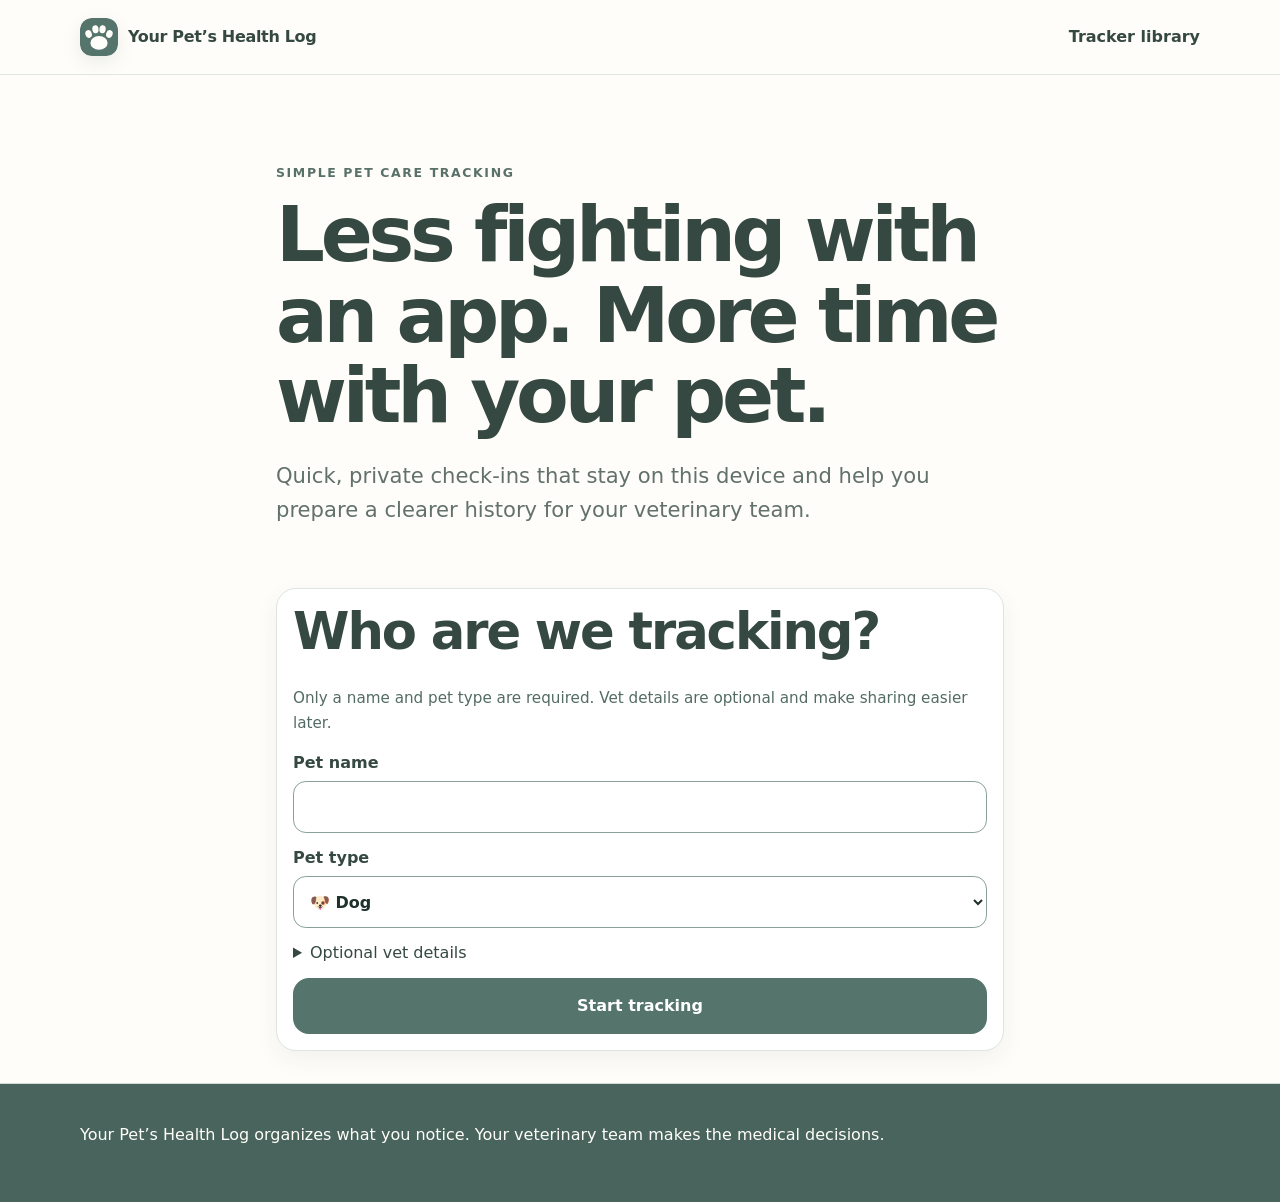
==== app/index.html @ b91c8c7b "Register root offline support from Quick Phone Log" ====
<!doctype html><html lang="en"><head><meta charset="utf-8"><meta name="viewport" content="width=device-width,initial-scale=1"><meta name="theme-color" content="#55756c"><meta name="robots" content="index,follow"><meta name="description" content="Private, phone-friendly pet health check-ins with local history and a simple vet-ready progress summary. No account required."><link rel="canonical" href="https://yourpetshealthlog.netlify.app/app/"><title>Pet Health Check-In App | Your Pet’s Health Log</title><link rel="icon" href="/assets/paw.svg" type="image/svg+xml"><link rel="manifest" href="/app/manifest.webmanifest"><link rel="stylesheet" href="/styles/base.css"><link rel="stylesheet" href="/styles/mobile-app.css?v=8"><script src="/assets/mobile-app.js?v=7" defer></script><script src="/assets/offline.js?v=20260919-jsonld-offline1" defer></script></head><body><a class="skip-link" href="#main">Skip to main content</a><header class="site-header"><div class="shell nav-wrap"><a class="brand" href="/" aria-label="Your Pet’s Health Log home"><img class="brand-logo" src="/assets/paw.svg" width="38" height="38" alt=""><span>Your Pet’s Health Log</span></a><nav class="app-nav" aria-label="App navigation"><a href="/">Tracker library</a></nav></div></header><main id="main" class="app-shell"><section class="app-hero"><p class="eyebrow">Simple pet care tracking</p><h1>Less fighting with an app. More time with your pet.</h1><p class="lede">Quick, private check-ins that stay on this device and help you prepare a clearer history for your veterinary team.</p></section><section data-view="setup" class="app-card"><h2>Who are we tracking?</h2><p class="app-muted">Only a name and pet type are required. Vet details are optional and make sharing easier later.</p><form id="pet-form" class="app-grid"><label class="app-field">Pet name<input name="name" maxlength="48" required autocomplete="off"></label><label class="app-field">Pet type<select name="species" required><option value="Dog">🐶 Dog</option><option value="Cat">🐱 Cat</option><option value="Rabbit">🐰 Rabbit</option><option value="Guinea pig">🐹 Guinea pig</option><option value="Ferret">🐾 Ferret</option><option value="Chinchilla">☁️ Chinchilla</option><option value="Hamster">🌙 Hamster</option><option value="Rat or mouse">🐭 Rat or mouse</option><option value="Bird">🐦 Bird</option><option value="Reptile">🦎 Reptile</option><option value="Horse">🐴 Horse</option><option value="Fish or amphibian">🐠 Fish or amphibian</option><option value="Other pet">♥ Other pet</option></select></label><details><summary>Optional vet details</summary><div class="app-grid"><label class="app-field">Veterinarian<input name="vet_name" autocomplete="off"></label><label class="app-field">Clinic<input name="clinic_name" autocomplete="organization"></label><label class="app-field">Vet email<input name="vet_email" type="email" inputmode="email" autocomplete="email"></label></div></details><button class="app-action" type="submit">Start tracking</button></form></section><section data-view="home" class="app-hidden"><div id="pet-home"><div class="app-card app-pet"><div id="pet-avatar" class="app-avatar" aria-hidden="true">🐾</div><div><p class="eyebrow">My pet</p><h2 id="pet-name"></h2><p id="pet-species" class="app-muted"></p></div><button id="remove-pet" class="app-remove-pet" type="button" aria-label="Stop tracking this pet">Stop tracking</button></div><div class="app-card"><h2>What do you need today?</h2><div class="app-actions"><button class="app-action" type="button" data-go="checkin">Track today</button><button id="prepare-summary" class="app-action secondary" type="button">Prepare for a vet visit</button></div><p id="entry-count" class="app-muted"></p></div><div class="app-card"><h2>Recent check-ins</h2><div id="recent"></div></div></div><div id="pet-empty" class="app-card app-hidden"><p>Add a pet to start tracking.</p></div></section><section data-view="checkin" class="app-card app-hidden"><button class="text-link" type="button" data-go="home">← Back</button><h2>How are things today?</h2><p id="checkin-time" class="app-checkin-time" aria-live="polite"></p><p class="app-muted">Tap what you noticed. Add a note only if you want to.</p><form id="checkin-form" class="app-grid"><fieldset><legend>Appetite</legend><div class="app-choice-grid"><button class="app-choice" type="button" data-group="appetite" data-label="Appetite" aria-pressed="false">Usual</button><button class="app-choice" type="button" data-group="appetite" data-label="Appetite" aria-pressed="false">More</button><button class="app-choice" type="button" data-group="appetite" data-label="Appetite" aria-pressed="false">Less</button><button class="app-choice" type="button" data-group="appetite" data-label="Appetite" aria-pressed="false">None</button></div></fieldset><fieldset><legend>Energy</legend><div class="app-choice-grid"><button class="app-choice" type="button" data-group="energy" data-label="Energy" aria-pressed="false">Usual</button><button class="app-choice" type="button" data-group="energy" data-label="Energy" aria-pressed="false">More</button><button class="app-choice" type="button" data-group="energy" data-label="Energy" aria-pressed="false">Less</button></div></fieldset><fieldset><legend>Compared with the last check-in</legend><div class="app-choice-grid"><button class="app-choice" type="button" data-group="compared" data-label="Compared" aria-pressed="false">Better</button><button class="app-choice" type="button" data-group="compared" data-label="Compared" aria-pressed="false">Same</button><button class="app-choice" type="button" data-group="compared" data-label="Compared" aria-pressed="false">Worse</button></div></fieldset><label class="app-field">Add a note <span class="app-muted">(optional)</span><textarea id="checkin-note" maxlength="1000" placeholder="Anything else you want to remember?"></textarea></label><div class="app-photo-box"><label class="app-action secondary" for="checkin-photo">📷 Take or add a photo</label><input id="checkin-photo" class="app-file" type="file" accept="image/*" capture="environment"><div id="photo-preview-wrap" class="app-hidden"><img id="photo-preview" class="app-photo-preview" alt="Photo preview"><div class="app-photo-approval"><button id="approve-photo" class="app-action" type="button">Use this photo</button><button id="remove-photo" class="app-action secondary" type="button">Retake / choose another</button></div><p id="photo-status" class="app-status" role="status"></p></div><p class="app-muted">Optional. The photo stays on this device until you choose to share a report.</p></div><button class="app-action" type="submit">Save today's check-in</button><p id="checkin-status" class="app-status" role="status"></p></form></section><section data-view="summary" class="app-card app-hidden"><button class="text-link" type="button" data-go="home">← Back</button><div class="app-report-pet"><div id="summary-avatar" class="app-avatar app-report-avatar" aria-hidden="true">🐾</div><div><p class="eyebrow">Prepare for a vet visit</p><h2><span id="summary-pet"></span>'s progress summary</h2><p id="summary-species" class="app-muted app-report-species"></p></div></div><p class="app-muted">Review before sharing. This contains your recorded observations, not a diagnosis.</p><div id="summary-text" class="app-summary" aria-label="Recorded check-ins"></div><div class="app-actions"><button id="email-vet" class="app-action" type="button">Email to Vet</button><button id="share-summary" class="app-action secondary" type="button">Share</button><button id="print-summary" class="app-action secondary" type="button">Print</button></div><p id="share-status" class="app-status" role="status"></p></section></main><footer class="site-footer"><div class="shell"><p>Your Pet’s Health Log organizes what you notice. Your veterinary team makes the medical decisions.</p></div></footer></body></html>
---- styles/base.css ----
:root {
  --ink: #354842;
  --muted: #62716c;
  --brand: #55756c;
  --brand-2: #5a7169;
  --cream: #fffdf9;
  --soft: #f3f7f5;
  --line: #dde6e2;
  --white: #fffefa;
  --rose: #f7ece9;
  --sand: #f8f1e8;
  --blue: #edf3f6;
  --focus: #976a40;
  --shadow: 0 18px 50px rgba(53, 72, 66, .075);
  --radius: 22px;
}
* { box-sizing: border-box; }
html { scroll-behavior: smooth; color-scheme: light; }
body {
  min-height: 100vh;
  margin: 0;
  color: var(--ink);
  background: var(--cream);
  font-family: Inter, ui-sans-serif, system-ui, -apple-system, BlinkMacSystemFont, "Segoe UI", sans-serif;
  line-height: 1.6;
  text-rendering: optimizeLegibility;
}
a { color: inherit; }
:where(a,button,input,textarea,summary):focus-visible { outline: 3px solid var(--focus); outline-offset: 4px; border-radius: 7px; }
img { max-width: 100%; }
.shell { width: min(1120px, calc(100% - 40px)); margin-inline: auto; }
.narrow-shell { max-width: 820px; }
.skip-link { position: absolute; left: 12px; top: -80px; z-index: 20; background: var(--white); padding: 10px 14px; border: 1px solid var(--line); }
.skip-link:focus { top: 12px; }
.site-header { position: sticky; top: 0; z-index: 10; border-bottom: 1px solid rgba(221,230,226,.9); background: rgba(255,253,249,.94); backdrop-filter: blur(16px); }
.nav-wrap { min-height: 74px; display: flex; align-items: center; gap: 28px; }
.brand { display: inline-flex; align-items: center; gap: 10px; font-weight: 800; text-decoration: none; letter-spacing: -.02em; }
.brand-logo { width: 38px; height: 38px; display: block; flex: 0 0 auto; border-radius: 12px; box-shadow: 0 6px 18px rgba(85,117,108,.12); }
nav { display: flex; gap: 24px; margin-left: auto; }
nav a, .site-footer a { text-decoration: none; font-weight: 650; }
nav a:hover, .site-footer a:hover, .text-link:hover { text-decoration: underline; text-underline-offset: 4px; }
h1, h2, h3, p { margin-top: 0; }
h1 { max-width: 780px; margin-bottom: 22px; font-size: clamp(2.65rem, 6vw, 5.8rem); line-height: .98; letter-spacing: -.055em; }
h2 { margin-bottom: 28px; font-size: clamp(2rem, 4vw, 3.5rem); line-height: 1.05; letter-spacing: -.04em; }
h3 { margin-bottom: 10px; font-size: 1.25rem; line-height: 1.2; }
.lede { max-width: 720px; color: var(--muted); font-size: clamp(1.1rem, 2vw, 1.32rem); }
.lede.compact { max-width: 650px; }
.eyebrow, .card-kicker { margin-bottom: 12px; color: var(--brand-2); font-size: .78rem; font-weight: 850; letter-spacing: .13em; text-transform: uppercase; }
.section { padding: 92px 0; }
.section-soft { background: var(--soft); }
section[id] { scroll-margin-top: 92px; }
.site-footer { padding: 38px 0; border-top: 1px solid #cfdcd7; background: #49645d; color: #fffdf9; }
.footer-wrap { display: flex; justify-content: space-between; gap: 32px; align-items: center; }
.footer-wrap p { margin: 6px 0 0; color: #deebe6; }
.footer-links { display: flex; gap: 22px; align-items: center; flex-wrap: wrap; justify-content: flex-end; }
.footer-brand { display: flex; align-items: center; gap: 12px; max-width: 520px; }
.footer-logo { width: 34px; height: 34px; display: block; flex: 0 0 auto; border-radius: 11px; }
@media (max-width: 760px) {
  .shell { width: min(100% - 28px, 1120px); }
  .site-header { position: static; }
  .nav-wrap { min-height: 66px; }
  nav { display: none; }
  .nav-wrap .button-small { margin-left: auto; }
  .section { padding: 68px 0; }
  .footer-wrap { flex-direction: column; }
  .footer-links { align-items: flex-start; justify-content: flex-start; gap: 10px 20px; }
}
@media (prefers-reduced-motion: reduce) {
  html { scroll-behavior: auto; }
  *, *::before, *::after { animation-duration: .01ms !important; animation-iteration-count: 1 !important; transition-duration: .01ms !important; scroll-behavior: auto !important; }
}
---- styles/mobile-app.css ----
:root{--app-max:760px}.app-shell{max-width:var(--app-max);margin:0 auto;padding:1rem}.app-hero{padding:clamp(2.5rem,7vw,4.5rem) 0 1.5rem}.app-hero h1{max-width:14ch;margin-top:0;line-height:1.05}.app-card{background:#fff;border:1px solid var(--line,#d9e1de);border-radius:1.25rem;padding:1rem;margin:1rem 0;box-shadow:0 8px 24px rgba(32,52,47,.06)}.app-grid{display:grid;gap:.75rem}.app-field{min-width:0}.app-field input,.app-field select,.app-field textarea{width:100%;box-sizing:border-box}.app-form-pair{display:grid;grid-template-columns:repeat(2,minmax(0,1fr));gap:.75rem;align-items:end}.app-choice-grid{display:grid;grid-template-columns:repeat(2,minmax(0,1fr));gap:.75rem}.app-choice,.app-action{min-height:56px;border:2px solid #55756c;border-radius:1rem;background:#fff;padding:.8rem;font:inherit;font-weight:700;color:#263c36;cursor:pointer}.app-choice[aria-pressed=true]{background:#e8f0ed}.app-action{display:flex;align-items:center;justify-content:center;text-decoration:none;background:#55756c;color:#fff;width:100%}.app-action.secondary{background:#fff;color:#36574e}.app-field{display:grid;gap:.35rem;font-weight:700}.app-field input,.app-field select,.app-field textarea{font:inherit;min-height:52px;border:1px solid #8aa099;border-radius:.8rem;padding:.75rem;background:#fff;color:#1e312c}.app-field textarea{min-height:92px;resize:vertical}.app-muted{color:#536b64;font-size:.95rem}.app-pet{display:flex;gap:.8rem;align-items:center}.app-avatar{width:58px;height:58px;border-radius:50%;display:grid;place-items:center;background:#e8f0ed;font-size:1.8rem}.app-entry{padding:.8rem 0;border-top:1px solid #e1e7e5}.app-entry:first-child{border-top:0}.app-entry dl{margin:.4rem 0;display:grid;grid-template-columns:auto 1fr;gap:.25rem .6rem}.app-entry dd{margin:0}.app-nav{display:flex;gap:.5rem;flex-wrap:wrap}.app-nav a{min-height:44px;display:inline-flex;align-items:center}.app-status{min-height:1.5em;font-weight:700}.app-summary{white-space:pre-wrap;background:#f7faf9;border-radius:1rem;padding:1rem}.app-actions{display:grid;gap:.65rem}.app-hidden{display:none!important}@media(min-width:620px){.app-choice-grid{grid-template-columns:repeat(4,minmax(0,1fr))}.app-actions{grid-template-columns:repeat(3,1fr)}}@media(max-width:420px){.app-shell{padding:.8rem}.app-choice,.app-action{min-height:60px}.app-hero{padding-top:2rem}}.app-file{position:absolute;width:1px;height:1px;overflow:hidden;clip:rect(0,0,0,0);white-space:nowrap}.app-photo-box{display:grid;gap:.6rem}.app-photo-preview{display:block;max-width:100%;max-height:280px;object-fit:contain;border-radius:1rem;border:1px solid #d9e1de}.app-photo-thumb{width:88px;height:88px;object-fit:cover;border-radius:.8rem;margin-top:.5rem}.app-report-photo{max-width:220px;max-height:220px;object-fit:contain;border-radius:.8rem;margin:.5rem 0}@media print{.site-header,.site-footer,.app-hero,.app-actions,.text-link{display:none!important}.app-card{box-shadow:none;border:0}.app-report-photo{max-width:2.5in;max-height:2.5in}}.app-photo-approval{display:grid;grid-template-columns:1fr 1fr;gap:.6rem;margin-top:.6rem}@media(max-width:420px){.app-photo-approval{grid-template-columns:1fr}}.app-remove-pet{margin-left:auto;align-self:center;display:inline-flex;align-items:center;justify-content:center;min-height:48px;padding:.65rem 1.15rem;border:2px solid #55756c;border-radius:1rem;background:#fff;color:#36574e;font:inherit;font-size:.95rem;font-weight:800;line-height:1.1;cursor:pointer;white-space:nowrap;box-shadow:none}.app-remove-pet:hover{background:#edf4f1;border-color:#45665d}.app-remove-pet:active{transform:translateY(1px)}.app-remove-pet:focus-visible{outline:3px solid #55756c;outline-offset:2px}@media(max-width:420px){.app-pet{flex-wrap:wrap}.app-remove-pet{margin-left:66px}}
@media(max-width:620px){.app-form-pair{grid-template-columns:1fr}}

/* Unified app controls */
.text-link{display:inline-flex;align-items:center;justify-content:center;min-height:44px;padding:.55rem .9rem;border:2px solid #55756c;border-radius:.85rem;background:#fff;color:#36574e;font:inherit;font-weight:800;line-height:1;text-decoration:none;cursor:pointer}.text-link:hover{background:#edf4f1;text-decoration:none}.text-link:active{transform:translateY(1px)}

/* High-contrast interaction states: state is conveyed by fill + border, never color alone. */
.app-choice:hover,.app-action.secondary:hover,.text-link:hover,.app-remove-pet:hover{background:#dbe8e3;color:#18362e;border-color:#18362e}.app-choice[aria-pressed=true]{background:#18362e;color:#fff;border-color:#18362e;box-shadow:inset 0 0 0 2px #fff}.app-action:hover{background:#294f45;border-color:#294f45}.app-action:active,.app-choice:active,.text-link:active,.app-remove-pet:active{background:#18362e;color:#fff;border-color:#18362e;transform:translateY(1px)}.app-choice:focus-visible,.app-action:focus-visible,.text-link:focus-visible,.app-remove-pet:focus-visible{outline:4px solid #b05d00;outline-offset:3px}
@media(forced-colors:active){.app-choice[aria-pressed=true],.app-action:active,.text-link:active,.app-remove-pet:active{outline:3px solid Highlight;outline-offset:2px}.app-choice,.app-action,.text-link,.app-remove-pet{forced-color-adjust:auto}}

.app-report-pet{display:flex;align-items:center;gap:1rem;margin:.75rem 0 1rem;padding-bottom:1rem;border-bottom:1px solid #d9e1de}.app-report-pet h2{margin:.15rem 0}.app-report-pet .eyebrow{margin:0}.app-report-species{margin:.15rem 0 0}.app-report-avatar{width:72px;height:72px;flex:0 0 72px;font-size:2.25rem}@media print{.app-report-pet{display:flex!important}.app-report-avatar{width:58px;height:58px;flex-basis:58px;font-size:1.8rem}}

.app-checkin-time{display:inline-flex;align-items:center;min-height:36px;margin:.1rem 0 .55rem;padding:.4rem .7rem;border-radius:999px;background:#e8f0ed;color:#294f45;font-weight:800;font-size:.9rem;font-variant-numeric:tabular-nums}@media(max-width:420px){.app-checkin-time{font-size:.85rem}}

/* Vet-ready structured report */
.app-summary{white-space:normal;display:grid;gap:.85rem;background:#f7faf9}.app-report-entry{background:#fff;border:1px solid #d9e1de;border-radius:1rem;padding:1rem;break-inside:avoid}.app-report-entry time{display:block;font-weight:900;color:#294f45;margin-bottom:.7rem}.app-report-observations{display:grid;grid-template-columns:repeat(3,minmax(0,1fr));gap:.5rem}.app-report-observation{padding:.55rem .65rem;border-radius:.7rem;background:#edf4f1}.app-report-observation span,.app-report-observation strong{display:block}.app-report-observation span{font-size:.75rem;color:#536b64}.app-report-note{margin:.75rem 0 0}.app-report-entry .app-report-photo{display:block;margin:.8rem 0 0;max-width:240px}@media(max-width:520px){.app-report-observations{grid-template-columns:1fr}.app-report-entry .app-report-photo{max-width:100%}}@media print{.app-summary{padding:0;background:#fff}.app-report-entry{border:1px solid #ccd8d4;margin-bottom:.12in}.app-report-observations{grid-template-columns:repeat(3,1fr)}}
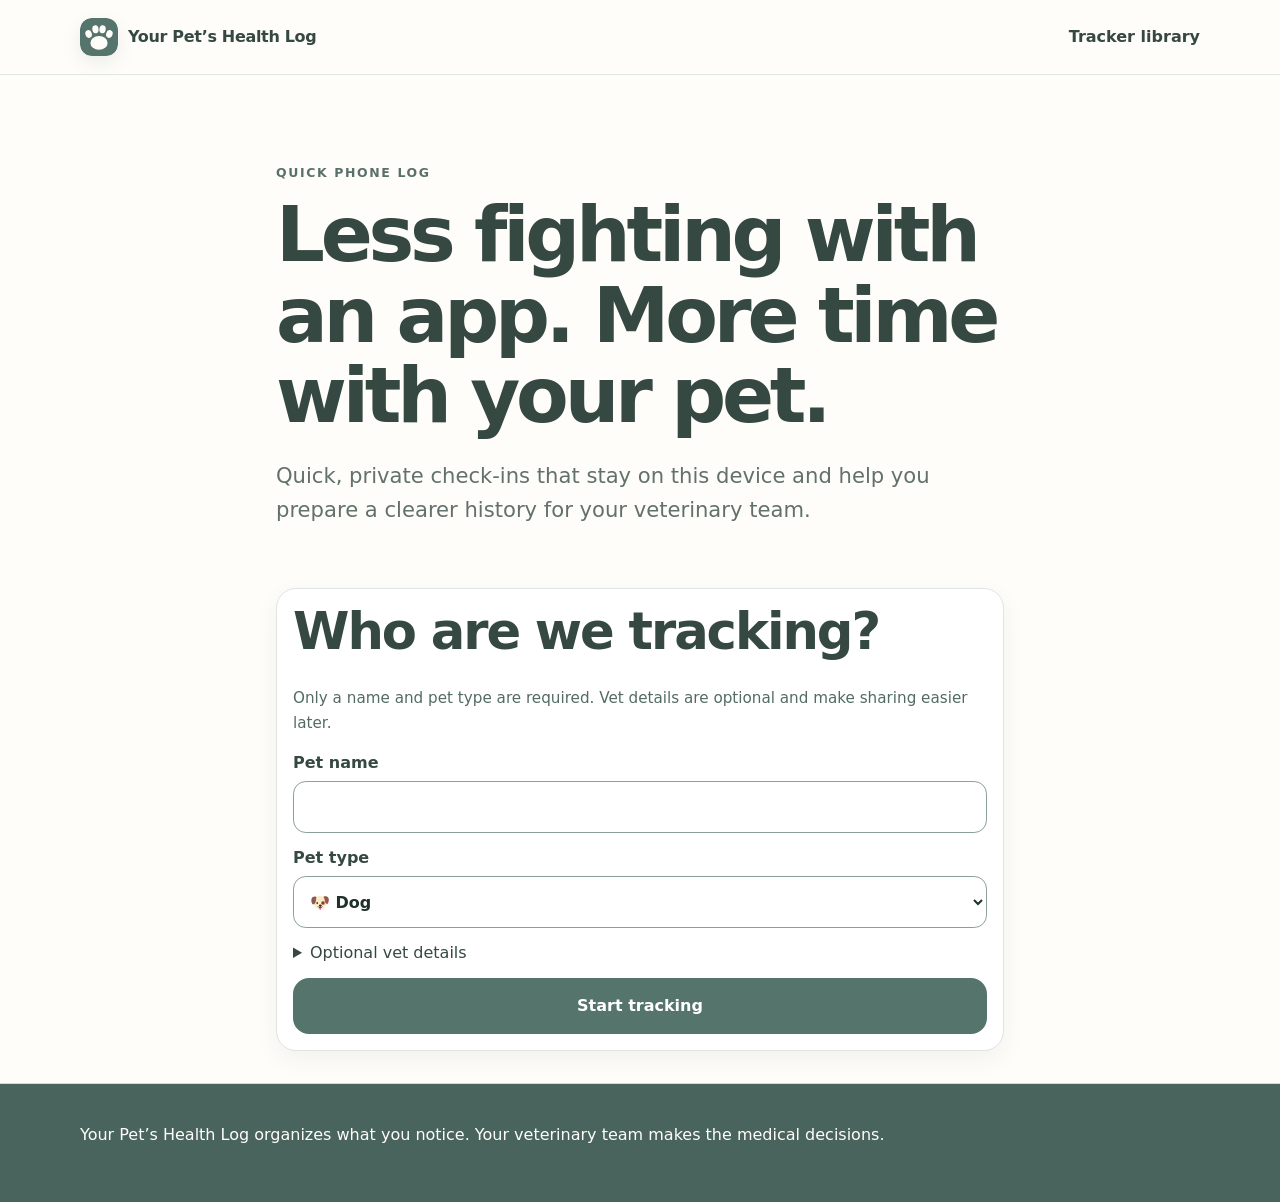
==== commit 07007e8f: "Refresh Quick Phone Log branding and assets" ====
--- a/app/index.html
+++ b/app/index.html
@@ -1 +1 @@
-<!doctype html><html lang="en"><head><meta charset="utf-8"><meta name="viewport" content="width=device-width,initial-scale=1"><meta name="theme-color" content="#55756c"><meta name="robots" content="index,follow"><meta name="description" content="Private, phone-friendly pet health check-ins with local history and a simple vet-ready progress summary. No account required."><link rel="canonical" href="https://yourpetshealthlog.netlify.app/app/"><title>Pet Health Check-In App | Your Pet’s Health Log</title><link rel="icon" href="/assets/paw.svg" type="image/svg+xml"><link rel="manifest" href="/app/manifest.webmanifest"><link rel="stylesheet" href="/styles/base.css"><link rel="stylesheet" href="/styles/mobile-app.css?v=8"><script src="/assets/mobile-app.js?v=7" defer></script><script src="/assets/offline.js?v=20260919-jsonld-offline1" defer></script></head><body><a class="skip-link" href="#main">Skip to main content</a><header class="site-header"><div class="shell nav-wrap"><a class="brand" href="/" aria-label="Your Pet’s Health Log home"><img class="brand-logo" src="/assets/paw.svg" width="38" height="38" alt=""><span>Your Pet’s Health Log</span></a><nav class="app-nav" aria-label="App navigation"><a href="/">Tracker library</a></nav></div></header><main id="main" class="app-shell"><section class="app-hero"><p class="eyebrow">Simple pet care tracking</p><h1>Less fighting with an app. More time with your pet.</h1><p class="lede">Quick, private check-ins that stay on this device and help you prepare a clearer history for your veterinary team.</p></section><section data-view="setup" class="app-card"><h2>Who are we tracking?</h2><p class="app-muted">Only a name and pet type are required. Vet details are optional and make sharing easier later.</p><form id="pet-form" class="app-grid"><label class="app-field">Pet name<input name="name" maxlength="48" required autocomplete="off"></label><label class="app-field">Pet type<select name="species" required><option value="Dog">🐶 Dog</option><option value="Cat">🐱 Cat</option><option value="Rabbit">🐰 Rabbit</option><option value="Guinea pig">🐹 Guinea pig</option><option value="Ferret">🐾 Ferret</option><option value="Chinchilla">☁️ Chinchilla</option><option value="Hamster">🌙 Hamster</option><option value="Rat or mouse">🐭 Rat or mouse</option><option value="Bird">🐦 Bird</option><option value="Reptile">🦎 Reptile</option><option value="Horse">🐴 Horse</option><option value="Fish or amphibian">🐠 Fish or amphibian</option><option value="Other pet">♥ Other pet</option></select></label><details><summary>Optional vet details</summary><div class="app-grid"><label class="app-field">Veterinarian<input name="vet_name" autocomplete="off"></label><label class="app-field">Clinic<input name="clinic_name" autocomplete="organization"></label><label class="app-field">Vet email<input name="vet_email" type="email" inputmode="email" autocomplete="email"></label></div></details><button class="app-action" type="submit">Start tracking</button></form></section><section data-view="home" class="app-hidden"><div id="pet-home"><div class="app-card app-pet"><div id="pet-avatar" class="app-avatar" aria-hidden="true">🐾</div><div><p class="eyebrow">My pet</p><h2 id="pet-name"></h2><p id="pet-species" class="app-muted"></p></div><button id="remove-pet" class="app-remove-pet" type="button" aria-label="Stop tracking this pet">Stop tracking</button></div><div class="app-card"><h2>What do you need today?</h2><div class="app-actions"><button class="app-action" type="button" data-go="checkin">Track today</button><button id="prepare-summary" class="app-action secondary" type="button">Prepare for a vet visit</button></div><p id="entry-count" class="app-muted"></p></div><div class="app-card"><h2>Recent check-ins</h2><div id="recent"></div></div></div><div id="pet-empty" class="app-card app-hidden"><p>Add a pet to start tracking.</p></div></section><section data-view="checkin" class="app-card app-hidden"><button class="text-link" type="button" data-go="home">← Back</button><h2>How are things today?</h2><p id="checkin-time" class="app-checkin-time" aria-live="polite"></p><p class="app-muted">Tap what you noticed. Add a note only if you want to.</p><form id="checkin-form" class="app-grid"><fieldset><legend>Appetite</legend><div class="app-choice-grid"><button class="app-choice" type="button" data-group="appetite" data-label="Appetite" aria-pressed="false">Usual</button><button class="app-choice" type="button" data-group="appetite" data-label="Appetite" aria-pressed="false">More</button><button class="app-choice" type="button" data-group="appetite" data-label="Appetite" aria-pressed="false">Less</button><button class="app-choice" type="button" data-group="appetite" data-label="Appetite" aria-pressed="false">None</button></div></fieldset><fieldset><legend>Energy</legend><div class="app-choice-grid"><button class="app-choice" type="button" data-group="energy" data-label="Energy" aria-pressed="false">Usual</button><button class="app-choice" type="button" data-group="energy" data-label="Energy" aria-pressed="false">More</button><button class="app-choice" type="button" data-group="energy" data-label="Energy" aria-pressed="false">Less</button></div></fieldset><fieldset><legend>Compared with the last check-in</legend><div class="app-choice-grid"><button class="app-choice" type="button" data-group="compared" data-label="Compared" aria-pressed="false">Better</button><button class="app-choice" type="button" data-group="compared" data-label="Compared" aria-pressed="false">Same</button><button class="app-choice" type="button" data-group="compared" data-label="Compared" aria-pressed="false">Worse</button></div></fieldset><label class="app-field">Add a note <span class="app-muted">(optional)</span><textarea id="checkin-note" maxlength="1000" placeholder="Anything else you want to remember?"></textarea></label><div class="app-photo-box"><label class="app-action secondary" for="checkin-photo">📷 Take or add a photo</label><input id="checkin-photo" class="app-file" type="file" accept="image/*" capture="environment"><div id="photo-preview-wrap" class="app-hidden"><img id="photo-preview" class="app-photo-preview" alt="Photo preview"><div class="app-photo-approval"><button id="approve-photo" class="app-action" type="button">Use this photo</button><button id="remove-photo" class="app-action secondary" type="button">Retake / choose another</button></div><p id="photo-status" class="app-status" role="status"></p></div><p class="app-muted">Optional. The photo stays on this device until you choose to share a report.</p></div><button class="app-action" type="submit">Save today's check-in</button><p id="checkin-status" class="app-status" role="status"></p></form></section><section data-view="summary" class="app-card app-hidden"><button class="text-link" type="button" data-go="home">← Back</button><div class="app-report-pet"><div id="summary-avatar" class="app-avatar app-report-avatar" aria-hidden="true">🐾</div><div><p class="eyebrow">Prepare for a vet visit</p><h2><span id="summary-pet"></span>'s progress summary</h2><p id="summary-species" class="app-muted app-report-species"></p></div></div><p class="app-muted">Review before sharing. This contains your recorded observations, not a diagnosis.</p><div id="summary-text" class="app-summary" aria-label="Recorded check-ins"></div><div class="app-actions"><button id="email-vet" class="app-action" type="button">Email to Vet</button><button id="share-summary" class="app-action secondary" type="button">Share</button><button id="print-summary" class="app-action secondary" type="button">Print</button></div><p id="share-status" class="app-status" role="status"></p></section></main><footer class="site-footer"><div class="shell"><p>Your Pet’s Health Log organizes what you notice. Your veterinary team makes the medical decisions.</p></div></footer></body></html>+<!doctype html><html lang="en"><head><meta charset="utf-8"><meta name="viewport" content="width=device-width,initial-scale=1"><meta name="theme-color" content="#55756c"><meta name="robots" content="index,follow"><meta name="description" content="Private, phone-friendly pet health check-ins with local history and a simple vet-ready progress summary. No account required."><link rel="canonical" href="https://yourpetshealthlog.netlify.app/app/"><title>Quick Phone Log | Your Pet’s Health Log</title><link rel="icon" href="/assets/paw.svg" type="image/svg+xml"><link rel="manifest" href="/app/manifest.webmanifest"><link rel="stylesheet" href="/styles/base.css"><link rel="stylesheet" href="/styles/mobile-app.css?v=8"><script src="/assets/mobile-app.js?v=8" defer></script><script src="/assets/offline.js?v=20260919-trust-content2" defer></script></head><body><a class="skip-link" href="#main">Skip to main content</a><header class="site-header"><div class="shell nav-wrap"><a class="brand" href="/" aria-label="Your Pet’s Health Log home"><img class="brand-logo" src="/assets/paw.svg" width="38" height="38" alt=""><span>Your Pet’s Health Log</span></a><nav class="app-nav" aria-label="App navigation"><a href="/">Tracker library</a></nav></div></header><main id="main" class="app-shell"><section class="app-hero"><p class="eyebrow">Quick Phone Log</p><h1>Less fighting with an app. More time with your pet.</h1><p class="lede">Quick, private check-ins that stay on this device and help you prepare a clearer history for your veterinary team.</p></section><section data-view="setup" class="app-card"><h2>Who are we tracking?</h2><p class="app-muted">Only a name and pet type are required. Vet details are optional and make sharing easier later.</p><form id="pet-form" class="app-grid"><label class="app-field">Pet name<input name="name" maxlength="48" required autocomplete="off"></label><label class="app-field">Pet type<select name="species" required><option value="Dog">🐶 Dog</option><option value="Cat">🐱 Cat</option><option value="Rabbit">🐰 Rabbit</option><option value="Guinea pig">🐹 Guinea pig</option><option value="Ferret">🐾 Ferret</option><option value="Chinchilla">☁️ Chinchilla</option><option value="Hamster">🌙 Hamster</option><option value="Rat or mouse">🐭 Rat or mouse</option><option value="Bird">🐦 Bird</option><option value="Reptile">🦎 Reptile</option><option value="Horse">🐴 Horse</option><option value="Fish or amphibian">🐠 Fish or amphibian</option><option value="Other pet">♥ Other pet</option></select></label><details><summary>Optional vet details</summary><div class="app-grid"><label class="app-field">Veterinarian<input name="vet_name" autocomplete="off"></label><label class="app-field">Clinic<input name="clinic_name" autocomplete="organization"></label><label class="app-field">Vet email<input name="vet_email" type="email" inputmode="email" autocomplete="email"></label></div></details><button class="app-action" type="submit">Start tracking</button></form></section><section data-view="home" class="app-hidden"><div id="pet-home"><div class="app-card app-pet"><div id="pet-avatar" class="app-avatar" aria-hidden="true">🐾</div><div><p class="eyebrow">My pet</p><h2 id="pet-name"></h2><p id="pet-species" class="app-muted"></p></div><button id="remove-pet" class="app-remove-pet" type="button" aria-label="Stop tracking this pet">Stop tracking</button></div><div class="app-card"><h2>What do you need today?</h2><div class="app-actions"><button class="app-action" type="button" data-go="checkin">Track today</button><button id="prepare-summary" class="app-action secondary" type="button">Prepare for a vet visit</button></div><p id="entry-count" class="app-muted"></p></div><div class="app-card"><h2>Recent check-ins</h2><div id="recent"></div></div></div><div id="pet-empty" class="app-card app-hidden"><p>Add a pet to start tracking.</p></div></section><section data-view="checkin" class="app-card app-hidden"><button class="text-link" type="button" data-go="home">← Back</button><h2>How are things today?</h2><p id="checkin-time" class="app-checkin-time" aria-live="polite"></p><p class="app-muted">Tap what you noticed. Add a note only if you want to.</p><form id="checkin-form" class="app-grid"><fieldset><legend>Appetite</legend><div class="app-choice-grid"><button class="app-choice" type="button" data-group="appetite" data-label="Appetite" aria-pressed="false">Usual</button><button class="app-choice" type="button" data-group="appetite" data-label="Appetite" aria-pressed="false">More</button><button class="app-choice" type="button" data-group="appetite" data-label="Appetite" aria-pressed="false">Less</button><button class="app-choice" type="button" data-group="appetite" data-label="Appetite" aria-pressed="false">None</button></div></fieldset><fieldset><legend>Energy</legend><div class="app-choice-grid"><button class="app-choice" type="button" data-group="energy" data-label="Energy" aria-pressed="false">Usual</button><button class="app-choice" type="button" data-group="energy" data-label="Energy" aria-pressed="false">More</button><button class="app-choice" type="button" data-group="energy" data-label="Energy" aria-pressed="false">Less</button></div></fieldset><fieldset><legend>Compared with the last check-in</legend><div class="app-choice-grid"><button class="app-choice" type="button" data-group="compared" data-label="Compared" aria-pressed="false">Better</button><button class="app-choice" type="button" data-group="compared" data-label="Compared" aria-pressed="false">Same</button><button class="app-choice" type="button" data-group="compared" data-label="Compared" aria-pressed="false">Worse</button></div></fieldset><label class="app-field">Add a note <span class="app-muted">(optional)</span><textarea id="checkin-note" maxlength="1000" placeholder="Anything else you want to remember?"></textarea></label><div class="app-photo-box"><label class="app-action secondary" for="checkin-photo">📷 Take or add a photo</label><input id="checkin-photo" class="app-file" type="file" accept="image/*" capture="environment"><div id="photo-preview-wrap" class="app-hidden"><img id="photo-preview" class="app-photo-preview" alt="Photo preview"><div class="app-photo-approval"><button id="approve-photo" class="app-action" type="button">Use this photo</button><button id="remove-photo" class="app-action secondary" type="button">Retake / choose another</button></div><p id="photo-status" class="app-status" role="status"></p></div><p class="app-muted">Optional. The photo stays on this device until you choose to share a report.</p></div><button class="app-action" type="submit">Save today's check-in</button><p id="checkin-status" class="app-status" role="status"></p></form></section><section data-view="summary" class="app-card app-hidden"><button class="text-link" type="button" data-go="home">← Back</button><div class="app-report-pet"><div id="summary-avatar" class="app-avatar app-report-avatar" aria-hidden="true">🐾</div><div><p class="eyebrow">Prepare for a vet visit</p><h2><span id="summary-pet"></span>'s progress summary</h2><p id="summary-species" class="app-muted app-report-species"></p></div></div><p class="app-muted">Review before sharing. This contains your recorded observations, not a diagnosis.</p><div id="summary-text" class="app-summary" aria-label="Recorded check-ins"></div><div class="app-actions"><button id="email-vet" class="app-action" type="button">Email to Vet</button><button id="share-summary" class="app-action secondary" type="button">Share</button><button id="print-summary" class="app-action secondary" type="button">Print</button></div><p id="share-status" class="app-status" role="status"></p></section></main><footer class="site-footer"><div class="shell"><p>Your Pet’s Health Log organizes what you notice. Your veterinary team makes the medical decisions.</p></div></footer></body></html>
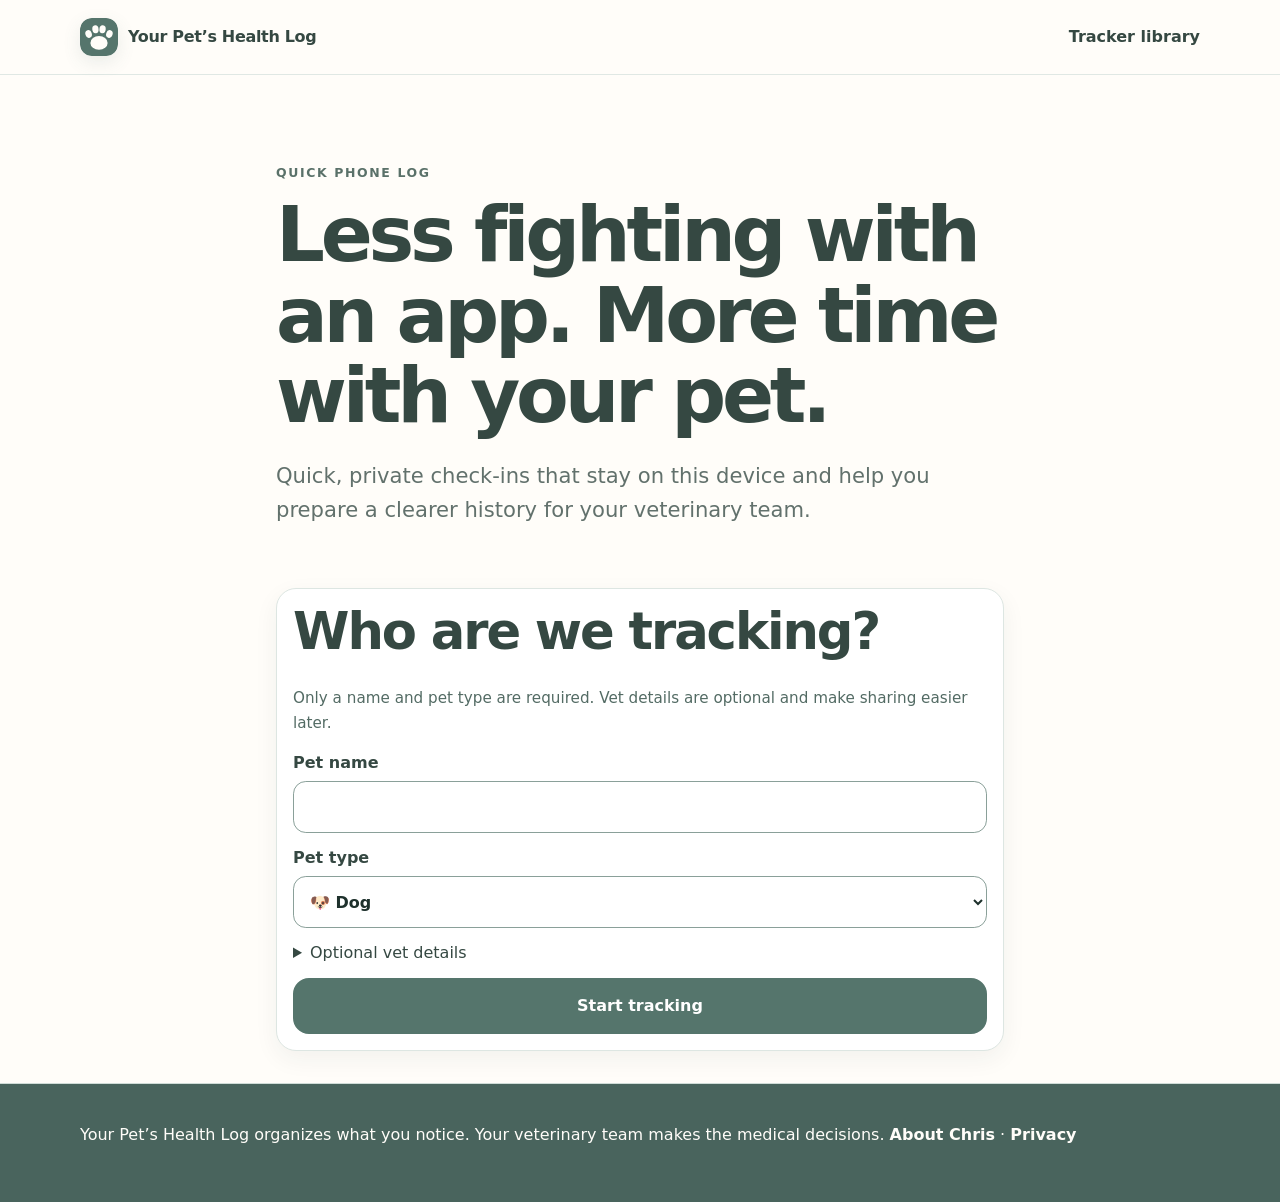
==== commit 46798aab: "Add creator and privacy trust links to Quick Phone Log" ====
--- a/app/index.html
+++ b/app/index.html
@@ -1 +1 @@
-<!doctype html><html lang="en"><head><meta charset="utf-8"><meta name="viewport" content="width=device-width,initial-scale=1"><meta name="theme-color" content="#55756c"><meta name="robots" content="index,follow"><meta name="description" content="Private, phone-friendly pet health check-ins with local history and a simple vet-ready progress summary. No account required."><link rel="canonical" href="https://yourpetshealthlog.netlify.app/app/"><title>Quick Phone Log | Your Pet’s Health Log</title><link rel="icon" href="/assets/paw.svg" type="image/svg+xml"><link rel="manifest" href="/app/manifest.webmanifest"><link rel="stylesheet" href="/styles/base.css"><link rel="stylesheet" href="/styles/mobile-app.css?v=8"><script src="/assets/mobile-app.js?v=8" defer></script><script src="/assets/offline.js?v=20260919-trust-content2" defer></script></head><body><a class="skip-link" href="#main">Skip to main content</a><header class="site-header"><div class="shell nav-wrap"><a class="brand" href="/" aria-label="Your Pet’s Health Log home"><img class="brand-logo" src="/assets/paw.svg" width="38" height="38" alt=""><span>Your Pet’s Health Log</span></a><nav class="app-nav" aria-label="App navigation"><a href="/">Tracker library</a></nav></div></header><main id="main" class="app-shell"><section class="app-hero"><p class="eyebrow">Quick Phone Log</p><h1>Less fighting with an app. More time with your pet.</h1><p class="lede">Quick, private check-ins that stay on this device and help you prepare a clearer history for your veterinary team.</p></section><section data-view="setup" class="app-card"><h2>Who are we tracking?</h2><p class="app-muted">Only a name and pet type are required. Vet details are optional and make sharing easier later.</p><form id="pet-form" class="app-grid"><label class="app-field">Pet name<input name="name" maxlength="48" required autocomplete="off"></label><label class="app-field">Pet type<select name="species" required><option value="Dog">🐶 Dog</option><option value="Cat">🐱 Cat</option><option value="Rabbit">🐰 Rabbit</option><option value="Guinea pig">🐹 Guinea pig</option><option value="Ferret">🐾 Ferret</option><option value="Chinchilla">☁️ Chinchilla</option><option value="Hamster">🌙 Hamster</option><option value="Rat or mouse">🐭 Rat or mouse</option><option value="Bird">🐦 Bird</option><option value="Reptile">🦎 Reptile</option><option value="Horse">🐴 Horse</option><option value="Fish or amphibian">🐠 Fish or amphibian</option><option value="Other pet">♥ Other pet</option></select></label><details><summary>Optional vet details</summary><div class="app-grid"><label class="app-field">Veterinarian<input name="vet_name" autocomplete="off"></label><label class="app-field">Clinic<input name="clinic_name" autocomplete="organization"></label><label class="app-field">Vet email<input name="vet_email" type="email" inputmode="email" autocomplete="email"></label></div></details><button class="app-action" type="submit">Start tracking</button></form></section><section data-view="home" class="app-hidden"><div id="pet-home"><div class="app-card app-pet"><div id="pet-avatar" class="app-avatar" aria-hidden="true">🐾</div><div><p class="eyebrow">My pet</p><h2 id="pet-name"></h2><p id="pet-species" class="app-muted"></p></div><button id="remove-pet" class="app-remove-pet" type="button" aria-label="Stop tracking this pet">Stop tracking</button></div><div class="app-card"><h2>What do you need today?</h2><div class="app-actions"><button class="app-action" type="button" data-go="checkin">Track today</button><button id="prepare-summary" class="app-action secondary" type="button">Prepare for a vet visit</button></div><p id="entry-count" class="app-muted"></p></div><div class="app-card"><h2>Recent check-ins</h2><div id="recent"></div></div></div><div id="pet-empty" class="app-card app-hidden"><p>Add a pet to start tracking.</p></div></section><section data-view="checkin" class="app-card app-hidden"><button class="text-link" type="button" data-go="home">← Back</button><h2>How are things today?</h2><p id="checkin-time" class="app-checkin-time" aria-live="polite"></p><p class="app-muted">Tap what you noticed. Add a note only if you want to.</p><form id="checkin-form" class="app-grid"><fieldset><legend>Appetite</legend><div class="app-choice-grid"><button class="app-choice" type="button" data-group="appetite" data-label="Appetite" aria-pressed="false">Usual</button><button class="app-choice" type="button" data-group="appetite" data-label="Appetite" aria-pressed="false">More</button><button class="app-choice" type="button" data-group="appetite" data-label="Appetite" aria-pressed="false">Less</button><button class="app-choice" type="button" data-group="appetite" data-label="Appetite" aria-pressed="false">None</button></div></fieldset><fieldset><legend>Energy</legend><div class="app-choice-grid"><button class="app-choice" type="button" data-group="energy" data-label="Energy" aria-pressed="false">Usual</button><button class="app-choice" type="button" data-group="energy" data-label="Energy" aria-pressed="false">More</button><button class="app-choice" type="button" data-group="energy" data-label="Energy" aria-pressed="false">Less</button></div></fieldset><fieldset><legend>Compared with the last check-in</legend><div class="app-choice-grid"><button class="app-choice" type="button" data-group="compared" data-label="Compared" aria-pressed="false">Better</button><button class="app-choice" type="button" data-group="compared" data-label="Compared" aria-pressed="false">Same</button><button class="app-choice" type="button" data-group="compared" data-label="Compared" aria-pressed="false">Worse</button></div></fieldset><label class="app-field">Add a note <span class="app-muted">(optional)</span><textarea id="checkin-note" maxlength="1000" placeholder="Anything else you want to remember?"></textarea></label><div class="app-photo-box"><label class="app-action secondary" for="checkin-photo">📷 Take or add a photo</label><input id="checkin-photo" class="app-file" type="file" accept="image/*" capture="environment"><div id="photo-preview-wrap" class="app-hidden"><img id="photo-preview" class="app-photo-preview" alt="Photo preview"><div class="app-photo-approval"><button id="approve-photo" class="app-action" type="button">Use this photo</button><button id="remove-photo" class="app-action secondary" type="button">Retake / choose another</button></div><p id="photo-status" class="app-status" role="status"></p></div><p class="app-muted">Optional. The photo stays on this device until you choose to share a report.</p></div><button class="app-action" type="submit">Save today's check-in</button><p id="checkin-status" class="app-status" role="status"></p></form></section><section data-view="summary" class="app-card app-hidden"><button class="text-link" type="button" data-go="home">← Back</button><div class="app-report-pet"><div id="summary-avatar" class="app-avatar app-report-avatar" aria-hidden="true">🐾</div><div><p class="eyebrow">Prepare for a vet visit</p><h2><span id="summary-pet"></span>'s progress summary</h2><p id="summary-species" class="app-muted app-report-species"></p></div></div><p class="app-muted">Review before sharing. This contains your recorded observations, not a diagnosis.</p><div id="summary-text" class="app-summary" aria-label="Recorded check-ins"></div><div class="app-actions"><button id="email-vet" class="app-action" type="button">Email to Vet</button><button id="share-summary" class="app-action secondary" type="button">Share</button><button id="print-summary" class="app-action secondary" type="button">Print</button></div><p id="share-status" class="app-status" role="status"></p></section></main><footer class="site-footer"><div class="shell"><p>Your Pet’s Health Log organizes what you notice. Your veterinary team makes the medical decisions.</p></div></footer></body></html>+<!doctype html><html lang="en"><head><meta charset="utf-8"><meta name="viewport" content="width=device-width,initial-scale=1"><meta name="theme-color" content="#55756c"><meta name="robots" content="index,follow"><meta name="description" content="Private, phone-friendly pet health check-ins with local history and a simple vet-ready progress summary. No account required."><link rel="canonical" href="https://yourpetshealthlog.netlify.app/app/"><title>Quick Phone Log | Your Pet’s Health Log</title><link rel="icon" href="/assets/paw.svg" type="image/svg+xml"><link rel="manifest" href="/app/manifest.webmanifest"><link rel="stylesheet" href="/styles/base.css"><link rel="stylesheet" href="/styles/mobile-app.css?v=8"><script src="/assets/mobile-app.js?v=8" defer></script><script src="/assets/offline.js?v=20260919-trust-content2" defer></script></head><body><a class="skip-link" href="#main">Skip to main content</a><header class="site-header"><div class="shell nav-wrap"><a class="brand" href="/" aria-label="Your Pet’s Health Log home"><img class="brand-logo" src="/assets/paw.svg" width="38" height="38" alt=""><span>Your Pet’s Health Log</span></a><nav class="app-nav" aria-label="App navigation"><a href="/">Tracker library</a></nav></div></header><main id="main" class="app-shell"><section class="app-hero"><p class="eyebrow">Quick Phone Log</p><h1>Less fighting with an app. More time with your pet.</h1><p class="lede">Quick, private check-ins that stay on this device and help you prepare a clearer history for your veterinary team.</p></section><section data-view="setup" class="app-card"><h2>Who are we tracking?</h2><p class="app-muted">Only a name and pet type are required. Vet details are optional and make sharing easier later.</p><form id="pet-form" class="app-grid"><label class="app-field">Pet name<input name="name" maxlength="48" required autocomplete="off"></label><label class="app-field">Pet type<select name="species" required><option value="Dog">🐶 Dog</option><option value="Cat">🐱 Cat</option><option value="Rabbit">🐰 Rabbit</option><option value="Guinea pig">🐹 Guinea pig</option><option value="Ferret">🐾 Ferret</option><option value="Chinchilla">☁️ Chinchilla</option><option value="Hamster">🌙 Hamster</option><option value="Rat or mouse">🐭 Rat or mouse</option><option value="Bird">🐦 Bird</option><option value="Reptile">🦎 Reptile</option><option value="Horse">🐴 Horse</option><option value="Fish or amphibian">🐠 Fish or amphibian</option><option value="Other pet">♥ Other pet</option></select></label><details><summary>Optional vet details</summary><div class="app-grid"><label class="app-field">Veterinarian<input name="vet_name" autocomplete="off"></label><label class="app-field">Clinic<input name="clinic_name" autocomplete="organization"></label><label class="app-field">Vet email<input name="vet_email" type="email" inputmode="email" autocomplete="email"></label></div></details><button class="app-action" type="submit">Start tracking</button></form></section><section data-view="home" class="app-hidden"><div id="pet-home"><div class="app-card app-pet"><div id="pet-avatar" class="app-avatar" aria-hidden="true">🐾</div><div><p class="eyebrow">My pet</p><h2 id="pet-name"></h2><p id="pet-species" class="app-muted"></p></div><button id="remove-pet" class="app-remove-pet" type="button" aria-label="Stop tracking this pet">Stop tracking</button></div><div class="app-card"><h2>What do you need today?</h2><div class="app-actions"><button class="app-action" type="button" data-go="checkin">Track today</button><button id="prepare-summary" class="app-action secondary" type="button">Prepare for a vet visit</button></div><p id="entry-count" class="app-muted"></p></div><div class="app-card"><h2>Recent check-ins</h2><div id="recent"></div></div></div><div id="pet-empty" class="app-card app-hidden"><p>Add a pet to start tracking.</p></div></section><section data-view="checkin" class="app-card app-hidden"><button class="text-link" type="button" data-go="home">← Back</button><h2>How are things today?</h2><p id="checkin-time" class="app-checkin-time" aria-live="polite"></p><p class="app-muted">Tap what you noticed. Add a note only if you want to.</p><form id="checkin-form" class="app-grid"><fieldset><legend>Appetite</legend><div class="app-choice-grid"><button class="app-choice" type="button" data-group="appetite" data-label="Appetite" aria-pressed="false">Usual</button><button class="app-choice" type="button" data-group="appetite" data-label="Appetite" aria-pressed="false">More</button><button class="app-choice" type="button" data-group="appetite" data-label="Appetite" aria-pressed="false">Less</button><button class="app-choice" type="button" data-group="appetite" data-label="Appetite" aria-pressed="false">None</button></div></fieldset><fieldset><legend>Energy</legend><div class="app-choice-grid"><button class="app-choice" type="button" data-group="energy" data-label="Energy" aria-pressed="false">Usual</button><button class="app-choice" type="button" data-group="energy" data-label="Energy" aria-pressed="false">More</button><button class="app-choice" type="button" data-group="energy" data-label="Energy" aria-pressed="false">Less</button></div></fieldset><fieldset><legend>Compared with the last check-in</legend><div class="app-choice-grid"><button class="app-choice" type="button" data-group="compared" data-label="Compared" aria-pressed="false">Better</button><button class="app-choice" type="button" data-group="compared" data-label="Compared" aria-pressed="false">Same</button><button class="app-choice" type="button" data-group="compared" data-label="Compared" aria-pressed="false">Worse</button></div></fieldset><label class="app-field">Add a note <span class="app-muted">(optional)</span><textarea id="checkin-note" maxlength="1000" placeholder="Anything else you want to remember?"></textarea></label><div class="app-photo-box"><label class="app-action secondary" for="checkin-photo">📷 Take or add a photo</label><input id="checkin-photo" class="app-file" type="file" accept="image/*" capture="environment"><div id="photo-preview-wrap" class="app-hidden"><img id="photo-preview" class="app-photo-preview" alt="Photo preview"><div class="app-photo-approval"><button id="approve-photo" class="app-action" type="button">Use this photo</button><button id="remove-photo" class="app-action secondary" type="button">Retake / choose another</button></div><p id="photo-status" class="app-status" role="status"></p></div><p class="app-muted">Optional. The photo stays on this device until you choose to share a report.</p></div><button class="app-action" type="submit">Save today's check-in</button><p id="checkin-status" class="app-status" role="status"></p></form></section><section data-view="summary" class="app-card app-hidden"><button class="text-link" type="button" data-go="home">← Back</button><div class="app-report-pet"><div id="summary-avatar" class="app-avatar app-report-avatar" aria-hidden="true">🐾</div><div><p class="eyebrow">Prepare for a vet visit</p><h2><span id="summary-pet"></span>'s progress summary</h2><p id="summary-species" class="app-muted app-report-species"></p></div></div><p class="app-muted">Review before sharing. This contains your recorded observations, not a diagnosis.</p><div id="summary-text" class="app-summary" aria-label="Recorded check-ins"></div><div class="app-actions"><button id="email-vet" class="app-action" type="button">Email to Vet</button><button id="share-summary" class="app-action secondary" type="button">Share</button><button id="print-summary" class="app-action secondary" type="button">Print</button></div><p id="share-status" class="app-status" role="status"></p></section></main><footer class="site-footer"><div class="shell"><p>Your Pet’s Health Log organizes what you notice. Your veterinary team makes the medical decisions. <a href="/about.html">About Chris</a> · <a href="/privacy.html">Privacy</a></p></div></footer></body></html>
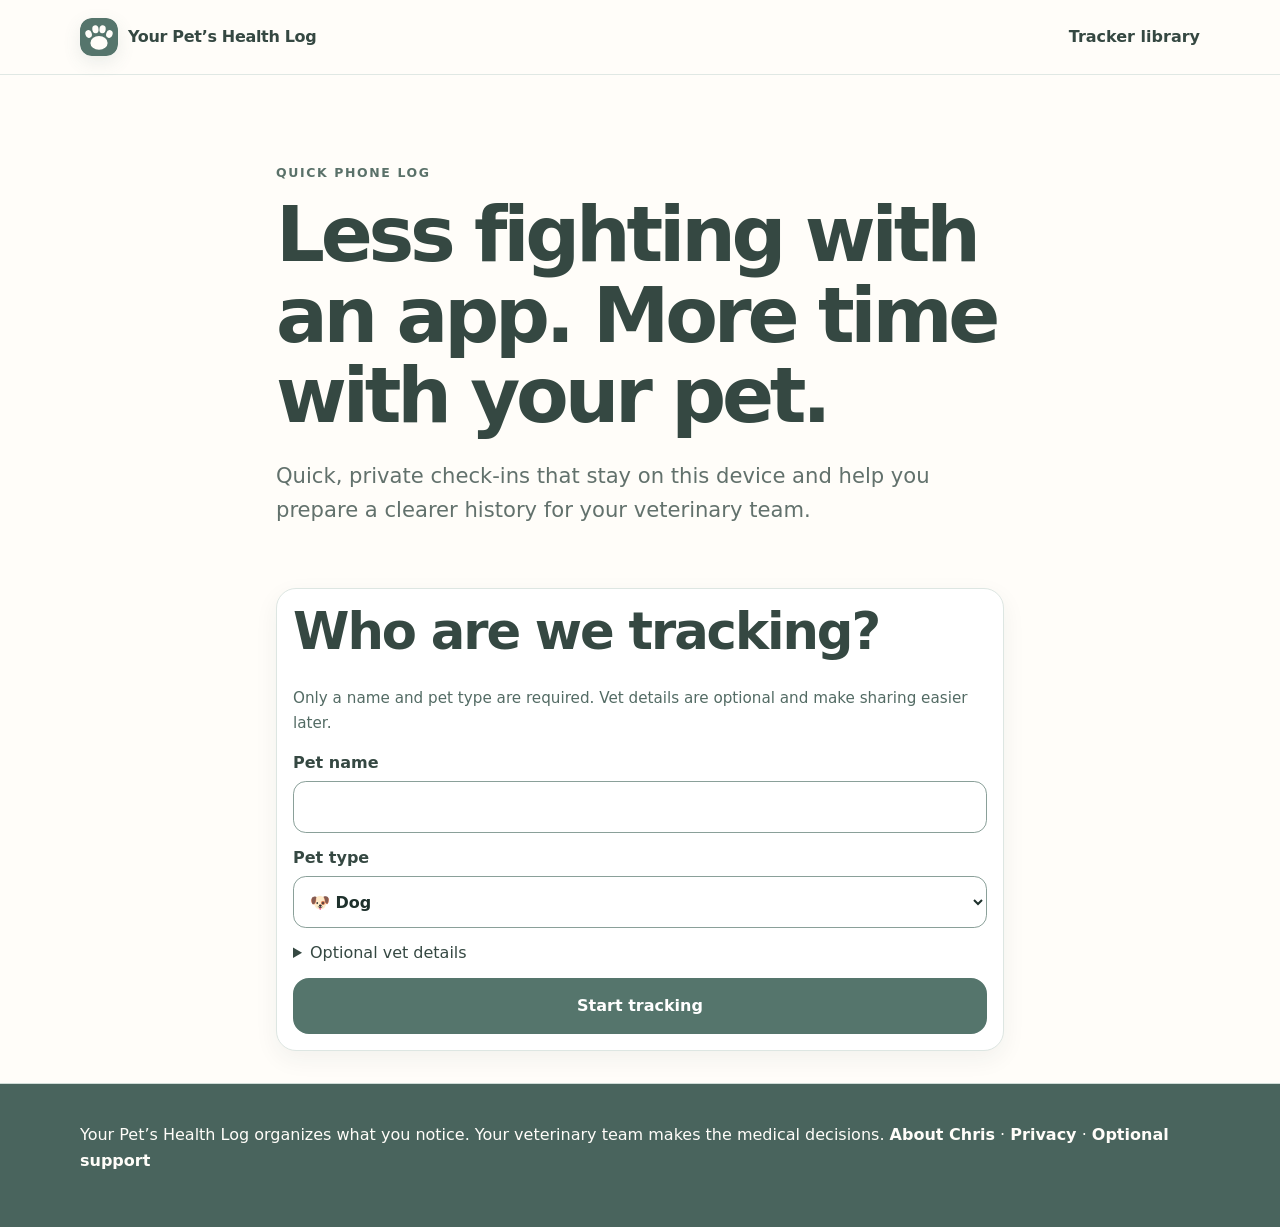
==== commit 9889e267: "Offer optional support after Quick Phone Log summaries [skip netlify]" ====
--- a/app/index.html
+++ b/app/index.html
@@ -1 +1 @@
-<!doctype html><html lang="en"><head><meta charset="utf-8"><meta name="viewport" content="width=device-width,initial-scale=1"><meta name="theme-color" content="#55756c"><meta name="robots" content="index,follow"><meta name="description" content="Private, phone-friendly pet health check-ins with local history and a simple vet-ready progress summary. No account required."><link rel="canonical" href="https://yourpetshealthlog.netlify.app/app/"><title>Quick Phone Log | Your Pet’s Health Log</title><link rel="icon" href="/assets/paw.svg" type="image/svg+xml"><link rel="manifest" href="/app/manifest.webmanifest"><link rel="stylesheet" href="/styles/base.css"><link rel="stylesheet" href="/styles/mobile-app.css?v=8"><script src="/assets/mobile-app.js?v=8" defer></script><script src="/assets/offline.js?v=20260919-trust-content2" defer></script></head><body><a class="skip-link" href="#main">Skip to main content</a><header class="site-header"><div class="shell nav-wrap"><a class="brand" href="/" aria-label="Your Pet’s Health Log home"><img class="brand-logo" src="/assets/paw.svg" width="38" height="38" alt=""><span>Your Pet’s Health Log</span></a><nav class="app-nav" aria-label="App navigation"><a href="/">Tracker library</a></nav></div></header><main id="main" class="app-shell"><section class="app-hero"><p class="eyebrow">Quick Phone Log</p><h1>Less fighting with an app. More time with your pet.</h1><p class="lede">Quick, private check-ins that stay on this device and help you prepare a clearer history for your veterinary team.</p></section><section data-view="setup" class="app-card"><h2>Who are we tracking?</h2><p class="app-muted">Only a name and pet type are required. Vet details are optional and make sharing easier later.</p><form id="pet-form" class="app-grid"><label class="app-field">Pet name<input name="name" maxlength="48" required autocomplete="off"></label><label class="app-field">Pet type<select name="species" required><option value="Dog">🐶 Dog</option><option value="Cat">🐱 Cat</option><option value="Rabbit">🐰 Rabbit</option><option value="Guinea pig">🐹 Guinea pig</option><option value="Ferret">🐾 Ferret</option><option value="Chinchilla">☁️ Chinchilla</option><option value="Hamster">🌙 Hamster</option><option value="Rat or mouse">🐭 Rat or mouse</option><option value="Bird">🐦 Bird</option><option value="Reptile">🦎 Reptile</option><option value="Horse">🐴 Horse</option><option value="Fish or amphibian">🐠 Fish or amphibian</option><option value="Other pet">♥ Other pet</option></select></label><details><summary>Optional vet details</summary><div class="app-grid"><label class="app-field">Veterinarian<input name="vet_name" autocomplete="off"></label><label class="app-field">Clinic<input name="clinic_name" autocomplete="organization"></label><label class="app-field">Vet email<input name="vet_email" type="email" inputmode="email" autocomplete="email"></label></div></details><button class="app-action" type="submit">Start tracking</button></form></section><section data-view="home" class="app-hidden"><div id="pet-home"><div class="app-card app-pet"><div id="pet-avatar" class="app-avatar" aria-hidden="true">🐾</div><div><p class="eyebrow">My pet</p><h2 id="pet-name"></h2><p id="pet-species" class="app-muted"></p></div><button id="remove-pet" class="app-remove-pet" type="button" aria-label="Stop tracking this pet">Stop tracking</button></div><div class="app-card"><h2>What do you need today?</h2><div class="app-actions"><button class="app-action" type="button" data-go="checkin">Track today</button><button id="prepare-summary" class="app-action secondary" type="button">Prepare for a vet visit</button></div><p id="entry-count" class="app-muted"></p></div><div class="app-card"><h2>Recent check-ins</h2><div id="recent"></div></div></div><div id="pet-empty" class="app-card app-hidden"><p>Add a pet to start tracking.</p></div></section><section data-view="checkin" class="app-card app-hidden"><button class="text-link" type="button" data-go="home">← Back</button><h2>How are things today?</h2><p id="checkin-time" class="app-checkin-time" aria-live="polite"></p><p class="app-muted">Tap what you noticed. Add a note only if you want to.</p><form id="checkin-form" class="app-grid"><fieldset><legend>Appetite</legend><div class="app-choice-grid"><button class="app-choice" type="button" data-group="appetite" data-label="Appetite" aria-pressed="false">Usual</button><button class="app-choice" type="button" data-group="appetite" data-label="Appetite" aria-pressed="false">More</button><button class="app-choice" type="button" data-group="appetite" data-label="Appetite" aria-pressed="false">Less</button><button class="app-choice" type="button" data-group="appetite" data-label="Appetite" aria-pressed="false">None</button></div></fieldset><fieldset><legend>Energy</legend><div class="app-choice-grid"><button class="app-choice" type="button" data-group="energy" data-label="Energy" aria-pressed="false">Usual</button><button class="app-choice" type="button" data-group="energy" data-label="Energy" aria-pressed="false">More</button><button class="app-choice" type="button" data-group="energy" data-label="Energy" aria-pressed="false">Less</button></div></fieldset><fieldset><legend>Compared with the last check-in</legend><div class="app-choice-grid"><button class="app-choice" type="button" data-group="compared" data-label="Compared" aria-pressed="false">Better</button><button class="app-choice" type="button" data-group="compared" data-label="Compared" aria-pressed="false">Same</button><button class="app-choice" type="button" data-group="compared" data-label="Compared" aria-pressed="false">Worse</button></div></fieldset><label class="app-field">Add a note <span class="app-muted">(optional)</span><textarea id="checkin-note" maxlength="1000" placeholder="Anything else you want to remember?"></textarea></label><div class="app-photo-box"><label class="app-action secondary" for="checkin-photo">📷 Take or add a photo</label><input id="checkin-photo" class="app-file" type="file" accept="image/*" capture="environment"><div id="photo-preview-wrap" class="app-hidden"><img id="photo-preview" class="app-photo-preview" alt="Photo preview"><div class="app-photo-approval"><button id="approve-photo" class="app-action" type="button">Use this photo</button><button id="remove-photo" class="app-action secondary" type="button">Retake / choose another</button></div><p id="photo-status" class="app-status" role="status"></p></div><p class="app-muted">Optional. The photo stays on this device until you choose to share a report.</p></div><button class="app-action" type="submit">Save today's check-in</button><p id="checkin-status" class="app-status" role="status"></p></form></section><section data-view="summary" class="app-card app-hidden"><button class="text-link" type="button" data-go="home">← Back</button><div class="app-report-pet"><div id="summary-avatar" class="app-avatar app-report-avatar" aria-hidden="true">🐾</div><div><p class="eyebrow">Prepare for a vet visit</p><h2><span id="summary-pet"></span>'s progress summary</h2><p id="summary-species" class="app-muted app-report-species"></p></div></div><p class="app-muted">Review before sharing. This contains your recorded observations, not a diagnosis.</p><div id="summary-text" class="app-summary" aria-label="Recorded check-ins"></div><div class="app-actions"><button id="email-vet" class="app-action" type="button">Email to Vet</button><button id="share-summary" class="app-action secondary" type="button">Share</button><button id="print-summary" class="app-action secondary" type="button">Print</button></div><p id="share-status" class="app-status" role="status"></p></section></main><footer class="site-footer"><div class="shell"><p>Your Pet’s Health Log organizes what you notice. Your veterinary team makes the medical decisions. <a href="/about.html">About Chris</a> · <a href="/privacy.html">Privacy</a></p></div></footer></body></html>+<!doctype html><html lang="en"><head><meta charset="utf-8"><meta name="viewport" content="width=device-width,initial-scale=1"><meta name="theme-color" content="#55756c"><meta name="robots" content="index,follow"><meta name="description" content="Private, phone-friendly pet health check-ins with local history and a simple vet-ready progress summary. No account required."><link rel="canonical" href="https://yourpetshealthlog.netlify.app/app/"><title>Quick Phone Log | Your Pet’s Health Log</title><link rel="icon" href="/assets/paw.svg" type="image/svg+xml"><link rel="manifest" href="/app/manifest.webmanifest"><link rel="stylesheet" href="/styles/base.css"><link rel="stylesheet" href="/styles/mobile-app.css?v=8"><link rel="stylesheet" href="/styles/optional-support.css"><script src="/assets/mobile-app.js?v=8" defer></script><script src="/assets/offline.js?v=20260919-trust-content2" defer></script></head><body><a class="skip-link" href="#main">Skip to main content</a><header class="site-header"><div class="shell nav-wrap"><a class="brand" href="/" aria-label="Your Pet’s Health Log home"><img class="brand-logo" src="/assets/paw.svg" width="38" height="38" alt=""><span>Your Pet’s Health Log</span></a><nav class="app-nav" aria-label="App navigation"><a href="/">Tracker library</a></nav></div></header><main id="main" class="app-shell"><section class="app-hero"><p class="eyebrow">Quick Phone Log</p><h1>Less fighting with an app. More time with your pet.</h1><p class="lede">Quick, private check-ins that stay on this device and help you prepare a clearer history for your veterinary team.</p></section><section data-view="setup" class="app-card"><h2>Who are we tracking?</h2><p class="app-muted">Only a name and pet type are required. Vet details are optional and make sharing easier later.</p><form id="pet-form" class="app-grid"><label class="app-field">Pet name<input name="name" maxlength="48" required autocomplete="off"></label><label class="app-field">Pet type<select name="species" required><option value="Dog">🐶 Dog</option><option value="Cat">🐱 Cat</option><option value="Rabbit">🐰 Rabbit</option><option value="Guinea pig">🐹 Guinea pig</option><option value="Ferret">🐾 Ferret</option><option value="Chinchilla">☁️ Chinchilla</option><option value="Hamster">🌙 Hamster</option><option value="Rat or mouse">🐭 Rat or mouse</option><option value="Bird">🐦 Bird</option><option value="Reptile">🦎 Reptile</option><option value="Horse">🐴 Horse</option><option value="Fish or amphibian">🐠 Fish or amphibian</option><option value="Other pet">♥ Other pet</option></select></label><details><summary>Optional vet details</summary><div class="app-grid"><label class="app-field">Veterinarian<input name="vet_name" autocomplete="off"></label><label class="app-field">Clinic<input name="clinic_name" autocomplete="organization"></label><label class="app-field">Vet email<input name="vet_email" type="email" inputmode="email" autocomplete="email"></label></div></details><button class="app-action" type="submit">Start tracking</button></form></section><section data-view="home" class="app-hidden"><div id="pet-home"><div class="app-card app-pet"><div id="pet-avatar" class="app-avatar" aria-hidden="true">🐾</div><div><p class="eyebrow">My pet</p><h2 id="pet-name"></h2><p id="pet-species" class="app-muted"></p></div><button id="remove-pet" class="app-remove-pet" type="button" aria-label="Stop tracking this pet">Stop tracking</button></div><div class="app-card"><h2>What do you need today?</h2><div class="app-actions"><button class="app-action" type="button" data-go="checkin">Track today</button><button id="prepare-summary" class="app-action secondary" type="button">Prepare for a vet visit</button></div><p id="entry-count" class="app-muted"></p></div><div class="app-card"><h2>Recent check-ins</h2><div id="recent"></div></div></div><div id="pet-empty" class="app-card app-hidden"><p>Add a pet to start tracking.</p></div></section><section data-view="checkin" class="app-card app-hidden"><button class="text-link" type="button" data-go="home">← Back</button><h2>How are things today?</h2><p id="checkin-time" class="app-checkin-time" aria-live="polite"></p><p class="app-muted">Tap what you noticed. Add a note only if you want to.</p><form id="checkin-form" class="app-grid"><fieldset><legend>Appetite</legend><div class="app-choice-grid"><button class="app-choice" type="button" data-group="appetite" data-label="Appetite" aria-pressed="false">Usual</button><button class="app-choice" type="button" data-group="appetite" data-label="Appetite" aria-pressed="false">More</button><button class="app-choice" type="button" data-group="appetite" data-label="Appetite" aria-pressed="false">Less</button><button class="app-choice" type="button" data-group="appetite" data-label="Appetite" aria-pressed="false">None</button></div></fieldset><fieldset><legend>Energy</legend><div class="app-choice-grid"><button class="app-choice" type="button" data-group="energy" data-label="Energy" aria-pressed="false">Usual</button><button class="app-choice" type="button" data-group="energy" data-label="Energy" aria-pressed="false">More</button><button class="app-choice" type="button" data-group="energy" data-label="Energy" aria-pressed="false">Less</button></div></fieldset><fieldset><legend>Compared with the last check-in</legend><div class="app-choice-grid"><button class="app-choice" type="button" data-group="compared" data-label="Compared" aria-pressed="false">Better</button><button class="app-choice" type="button" data-group="compared" data-label="Compared" aria-pressed="false">Same</button><button class="app-choice" type="button" data-group="compared" data-label="Compared" aria-pressed="false">Worse</button></div></fieldset><label class="app-field">Add a note <span class="app-muted">(optional)</span><textarea id="checkin-note" maxlength="1000" placeholder="Anything else you want to remember?"></textarea></label><div class="app-photo-box"><label class="app-action secondary" for="checkin-photo">📷 Take or add a photo</label><input id="checkin-photo" class="app-file" type="file" accept="image/*" capture="environment"><div id="photo-preview-wrap" class="app-hidden"><img id="photo-preview" class="app-photo-preview" alt="Photo preview"><div class="app-photo-approval"><button id="approve-photo" class="app-action" type="button">Use this photo</button><button id="remove-photo" class="app-action secondary" type="button">Retake / choose another</button></div><p id="photo-status" class="app-status" role="status"></p></div><p class="app-muted">Optional. The photo stays on this device until you choose to share a report.</p></div><button class="app-action" type="submit">Save today's check-in</button><p id="checkin-status" class="app-status" role="status"></p></form></section><section data-view="summary" class="app-card app-hidden"><button class="text-link" type="button" data-go="home">← Back</button><div class="app-report-pet"><div id="summary-avatar" class="app-avatar app-report-avatar" aria-hidden="true">🐾</div><div><p class="eyebrow">Prepare for a vet visit</p><h2><span id="summary-pet"></span>'s progress summary</h2><p id="summary-species" class="app-muted app-report-species"></p></div></div><p class="app-muted">Review before sharing. This contains your recorded observations, not a diagnosis.</p><div id="summary-text" class="app-summary" aria-label="Recorded check-ins"></div><div class="app-actions"><button id="email-vet" class="app-action" type="button">Email to Vet</button><button id="share-summary" class="app-action secondary" type="button">Share</button><button id="print-summary" class="app-action secondary" type="button">Print</button></div><p id="share-status" class="app-status" role="status"></p><aside class="app-support" aria-labelledby="app-support-title"><div><h3 id="app-support-title">Help keep the log free.</h3><p>Optional support helps cover hosting and updates. Your records and all features stay available either way.</p></div><a class="app-action secondary" href="https://buymeacoffee.com/divclass016" target="_blank" rel="noopener noreferrer">Support the log</a></aside></section></main><footer class="site-footer"><div class="shell"><p>Your Pet’s Health Log organizes what you notice. Your veterinary team makes the medical decisions. <a href="/about.html">About Chris</a> · <a href="/privacy.html">Privacy</a> · <a href="https://buymeacoffee.com/divclass016" target="_blank" rel="noopener noreferrer">Optional support</a></p></div></footer></body></html>
--- a/styles/base.css
+++ b/styles/base.css
@@ -69,3 +69,14 @@
   html { scroll-behavior: auto; }
   *, *::before, *::after { animation-duration: .01ms !important; animation-iteration-count: 1 !important; transition-duration: .01ms !important; scroll-behavior: auto !important; }
 }
+
+/* Design pass 2026-09-27: compact, single-line header on phones */
+@media (max-width: 760px) {
+  .nav-wrap { gap: 12px; }
+  .brand { min-width: 0; font-size: .95rem; line-height: 1.2; }
+  .brand-logo { width: 34px; height: 34px; }
+  .nav-wrap .button-small { flex: 0 0 auto; white-space: nowrap; }
+}
+@media (max-width: 400px) {
+  .brand span { max-width: 128px; }
+}
--- a/styles/optional-support.css
+++ b/styles/optional-support.css
@@ -0,0 +1,16 @@
+/* A secondary support option after a useful result, outside the health record. */
+.app-support {
+  display: flex; align-items: center; gap: 1rem;
+  margin-top: 1.5rem; padding: 1rem;
+  border-top: 1px solid var(--line, #d9e1de); background: #f7faf9;
+}
+.app-support > div { flex: 1; }
+.app-support h3 { margin: 0 0 .4rem; font-size: 1.125rem; }
+.app-support p { margin: 0; font-size: 1rem; line-height: 1.5; }
+.app-support .app-action { width: auto; flex-shrink: 0; font-size: 1rem; }
+@media (max-width: 600px) {
+  .app-support { flex-direction: column; align-items: flex-start; }
+}
+@media print {
+  .app-support { display: none !important; }
+}
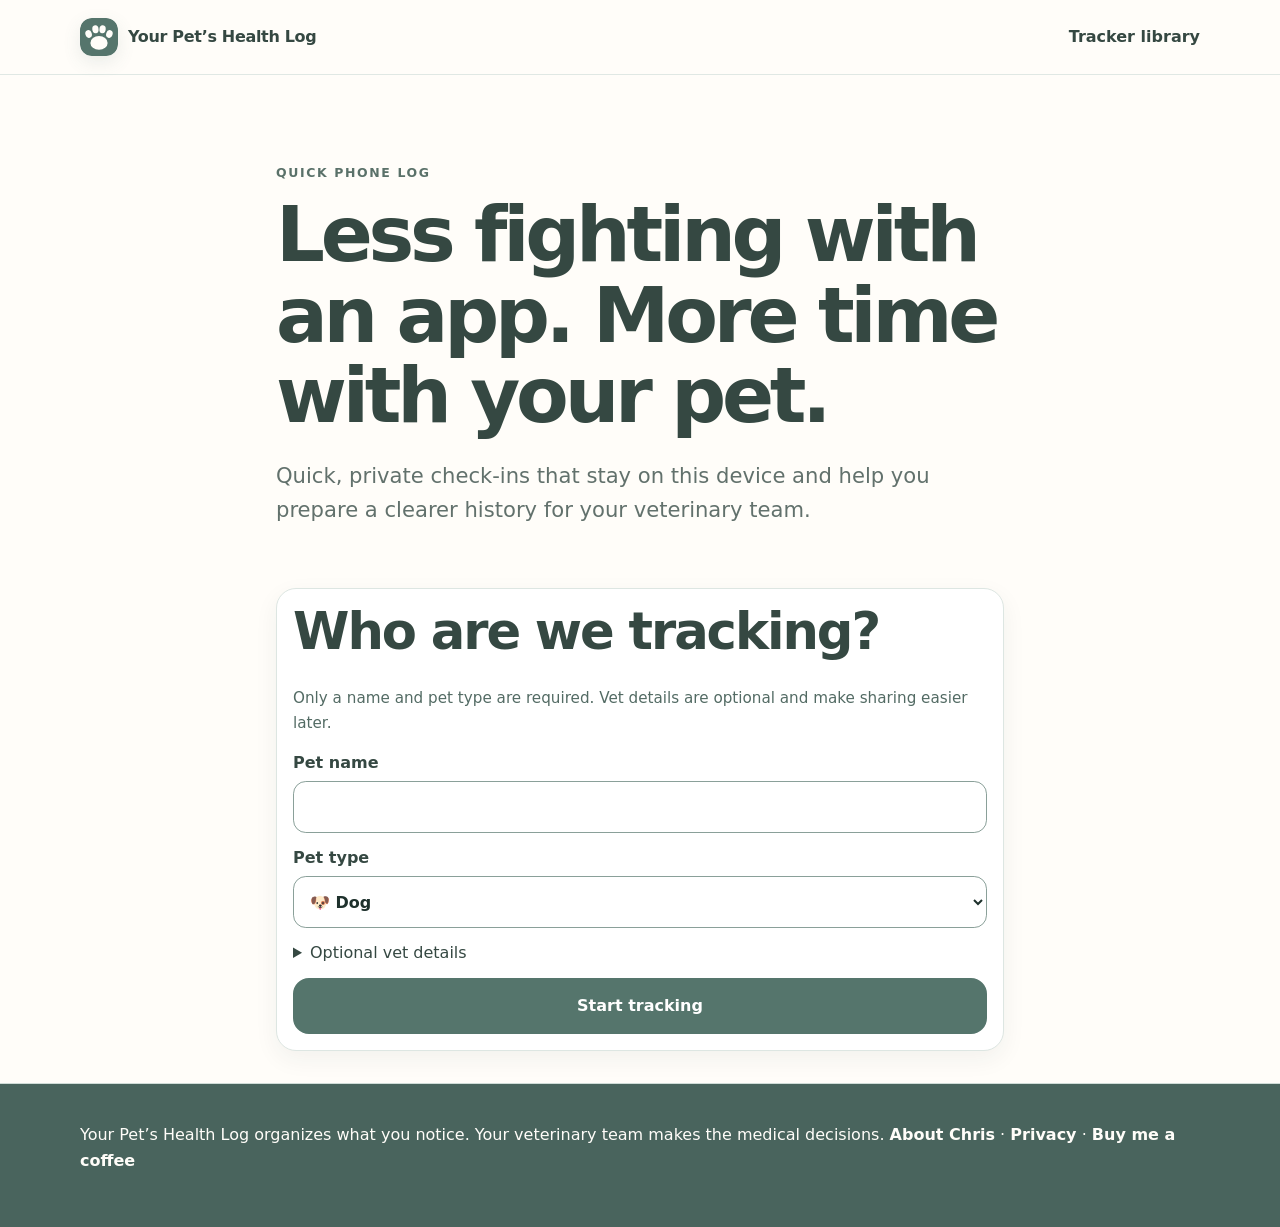
==== commit 2ce66041: "Lead the homepage with trackers and put support beside the download actions The homepage rendered ze" ====
--- a/app/index.html
+++ b/app/index.html
@@ -1 +1 @@
-<!doctype html><html lang="en"><head><meta charset="utf-8"><meta name="viewport" content="width=device-width,initial-scale=1"><meta name="theme-color" content="#55756c"><meta name="robots" content="index,follow"><meta name="description" content="Private, phone-friendly pet health check-ins with local history and a simple vet-ready progress summary. No account required."><link rel="canonical" href="https://yourpetshealthlog.netlify.app/app/"><title>Quick Phone Log | Your Pet’s Health Log</title><link rel="icon" href="/assets/paw.svg" type="image/svg+xml"><link rel="manifest" href="/app/manifest.webmanifest"><link rel="stylesheet" href="/styles/base.css"><link rel="stylesheet" href="/styles/mobile-app.css?v=8"><link rel="stylesheet" href="/styles/optional-support.css"><script src="/assets/mobile-app.js?v=8" defer></script><script src="/assets/offline.js?v=20260919-trust-content2" defer></script></head><body><a class="skip-link" href="#main">Skip to main content</a><header class="site-header"><div class="shell nav-wrap"><a class="brand" href="/" aria-label="Your Pet’s Health Log home"><img class="brand-logo" src="/assets/paw.svg" width="38" height="38" alt=""><span>Your Pet’s Health Log</span></a><nav class="app-nav" aria-label="App navigation"><a href="/">Tracker library</a></nav></div></header><main id="main" class="app-shell"><section class="app-hero"><p class="eyebrow">Quick Phone Log</p><h1>Less fighting with an app. More time with your pet.</h1><p class="lede">Quick, private check-ins that stay on this device and help you prepare a clearer history for your veterinary team.</p></section><section data-view="setup" class="app-card"><h2>Who are we tracking?</h2><p class="app-muted">Only a name and pet type are required. Vet details are optional and make sharing easier later.</p><form id="pet-form" class="app-grid"><label class="app-field">Pet name<input name="name" maxlength="48" required autocomplete="off"></label><label class="app-field">Pet type<select name="species" required><option value="Dog">🐶 Dog</option><option value="Cat">🐱 Cat</option><option value="Rabbit">🐰 Rabbit</option><option value="Guinea pig">🐹 Guinea pig</option><option value="Ferret">🐾 Ferret</option><option value="Chinchilla">☁️ Chinchilla</option><option value="Hamster">🌙 Hamster</option><option value="Rat or mouse">🐭 Rat or mouse</option><option value="Bird">🐦 Bird</option><option value="Reptile">🦎 Reptile</option><option value="Horse">🐴 Horse</option><option value="Fish or amphibian">🐠 Fish or amphibian</option><option value="Other pet">♥ Other pet</option></select></label><details><summary>Optional vet details</summary><div class="app-grid"><label class="app-field">Veterinarian<input name="vet_name" autocomplete="off"></label><label class="app-field">Clinic<input name="clinic_name" autocomplete="organization"></label><label class="app-field">Vet email<input name="vet_email" type="email" inputmode="email" autocomplete="email"></label></div></details><button class="app-action" type="submit">Start tracking</button></form></section><section data-view="home" class="app-hidden"><div id="pet-home"><div class="app-card app-pet"><div id="pet-avatar" class="app-avatar" aria-hidden="true">🐾</div><div><p class="eyebrow">My pet</p><h2 id="pet-name"></h2><p id="pet-species" class="app-muted"></p></div><button id="remove-pet" class="app-remove-pet" type="button" aria-label="Stop tracking this pet">Stop tracking</button></div><div class="app-card"><h2>What do you need today?</h2><div class="app-actions"><button class="app-action" type="button" data-go="checkin">Track today</button><button id="prepare-summary" class="app-action secondary" type="button">Prepare for a vet visit</button></div><p id="entry-count" class="app-muted"></p></div><div class="app-card"><h2>Recent check-ins</h2><div id="recent"></div></div></div><div id="pet-empty" class="app-card app-hidden"><p>Add a pet to start tracking.</p></div></section><section data-view="checkin" class="app-card app-hidden"><button class="text-link" type="button" data-go="home">← Back</button><h2>How are things today?</h2><p id="checkin-time" class="app-checkin-time" aria-live="polite"></p><p class="app-muted">Tap what you noticed. Add a note only if you want to.</p><form id="checkin-form" class="app-grid"><fieldset><legend>Appetite</legend><div class="app-choice-grid"><button class="app-choice" type="button" data-group="appetite" data-label="Appetite" aria-pressed="false">Usual</button><button class="app-choice" type="button" data-group="appetite" data-label="Appetite" aria-pressed="false">More</button><button class="app-choice" type="button" data-group="appetite" data-label="Appetite" aria-pressed="false">Less</button><button class="app-choice" type="button" data-group="appetite" data-label="Appetite" aria-pressed="false">None</button></div></fieldset><fieldset><legend>Energy</legend><div class="app-choice-grid"><button class="app-choice" type="button" data-group="energy" data-label="Energy" aria-pressed="false">Usual</button><button class="app-choice" type="button" data-group="energy" data-label="Energy" aria-pressed="false">More</button><button class="app-choice" type="button" data-group="energy" data-label="Energy" aria-pressed="false">Less</button></div></fieldset><fieldset><legend>Compared with the last check-in</legend><div class="app-choice-grid"><button class="app-choice" type="button" data-group="compared" data-label="Compared" aria-pressed="false">Better</button><button class="app-choice" type="button" data-group="compared" data-label="Compared" aria-pressed="false">Same</button><button class="app-choice" type="button" data-group="compared" data-label="Compared" aria-pressed="false">Worse</button></div></fieldset><label class="app-field">Add a note <span class="app-muted">(optional)</span><textarea id="checkin-note" maxlength="1000" placeholder="Anything else you want to remember?"></textarea></label><div class="app-photo-box"><label class="app-action secondary" for="checkin-photo">📷 Take or add a photo</label><input id="checkin-photo" class="app-file" type="file" accept="image/*" capture="environment"><div id="photo-preview-wrap" class="app-hidden"><img id="photo-preview" class="app-photo-preview" alt="Photo preview"><div class="app-photo-approval"><button id="approve-photo" class="app-action" type="button">Use this photo</button><button id="remove-photo" class="app-action secondary" type="button">Retake / choose another</button></div><p id="photo-status" class="app-status" role="status"></p></div><p class="app-muted">Optional. The photo stays on this device until you choose to share a report.</p></div><button class="app-action" type="submit">Save today's check-in</button><p id="checkin-status" class="app-status" role="status"></p></form></section><section data-view="summary" class="app-card app-hidden"><button class="text-link" type="button" data-go="home">← Back</button><div class="app-report-pet"><div id="summary-avatar" class="app-avatar app-report-avatar" aria-hidden="true">🐾</div><div><p class="eyebrow">Prepare for a vet visit</p><h2><span id="summary-pet"></span>'s progress summary</h2><p id="summary-species" class="app-muted app-report-species"></p></div></div><p class="app-muted">Review before sharing. This contains your recorded observations, not a diagnosis.</p><div id="summary-text" class="app-summary" aria-label="Recorded check-ins"></div><div class="app-actions"><button id="email-vet" class="app-action" type="button">Email to Vet</button><button id="share-summary" class="app-action secondary" type="button">Share</button><button id="print-summary" class="app-action secondary" type="button">Print</button></div><p id="share-status" class="app-status" role="status"></p><aside class="app-support" aria-labelledby="app-support-title"><div><h3 id="app-support-title">Help keep the log free.</h3><p>Optional support helps cover hosting and updates. Your records and all features stay available either way.</p></div><a class="app-action secondary" href="https://buymeacoffee.com/divclass016" target="_blank" rel="noopener noreferrer">Support the log</a></aside></section></main><footer class="site-footer"><div class="shell"><p>Your Pet’s Health Log organizes what you notice. Your veterinary team makes the medical decisions. <a href="/about.html">About Chris</a> · <a href="/privacy.html">Privacy</a> · <a href="https://buymeacoffee.com/divclass016" target="_blank" rel="noopener noreferrer">Optional support</a></p></div></footer></body></html>
+<!doctype html><html lang="en"><head><meta charset="utf-8"><meta name="viewport" content="width=device-width,initial-scale=1"><meta name="theme-color" content="#55756c"><meta name="robots" content="index,follow"><meta name="description" content="Private, phone-friendly pet health check-ins with local history and a simple vet-ready progress summary. No account required."><link rel="canonical" href="https://yourpetshealthlog.netlify.app/app/"><title>Quick Phone Log | Your Pet’s Health Log</title><link rel="icon" href="/assets/paw.svg" type="image/svg+xml"><link rel="manifest" href="/app/manifest.webmanifest"><link rel="stylesheet" href="/styles/base.css"><link rel="stylesheet" href="/styles/mobile-app.css?v=9"><script src="/assets/mobile-app.js?v=9" defer></script><script src="/assets/offline.js?v=20260919-trust-content2" defer></script></head><body><a class="skip-link" href="#main">Skip to main content</a><header class="site-header"><div class="shell nav-wrap"><a class="brand" href="/" aria-label="Your Pet’s Health Log home"><img class="brand-logo" src="/assets/paw.svg" width="38" height="38" alt=""><span>Your Pet’s Health Log</span></a><nav class="app-nav" aria-label="App navigation"><a href="/">Tracker library</a></nav></div></header><main id="main" class="app-shell"><section class="app-hero"><p class="eyebrow">Quick Phone Log</p><h1>Less fighting with an app. More time with your pet.</h1><p class="lede">Quick, private check-ins that stay on this device and help you prepare a clearer history for your veterinary team.</p></section><section data-view="setup" class="app-card"><h2>Who are we tracking?</h2><p class="app-muted">Only a name and pet type are required. Vet details are optional and make sharing easier later.</p><form id="pet-form" class="app-grid"><label class="app-field">Pet name<input name="name" maxlength="48" required autocomplete="off"></label><label class="app-field">Pet type<select name="species" required><option value="Dog">🐶 Dog</option><option value="Cat">🐱 Cat</option><option value="Rabbit">🐰 Rabbit</option><option value="Guinea pig">🐹 Guinea pig</option><option value="Ferret">🐾 Ferret</option><option value="Chinchilla">☁️ Chinchilla</option><option value="Hamster">🌙 Hamster</option><option value="Rat or mouse">🐭 Rat or mouse</option><option value="Bird">🐦 Bird</option><option value="Reptile">🦎 Reptile</option><option value="Horse">🐴 Horse</option><option value="Fish or amphibian">🐠 Fish or amphibian</option><option value="Other pet">♥ Other pet</option></select></label><details><summary>Optional vet details</summary><div class="app-grid"><label class="app-field">Veterinarian<input name="vet_name" autocomplete="off"></label><label class="app-field">Clinic<input name="clinic_name" autocomplete="organization"></label><label class="app-field">Vet email<input name="vet_email" type="email" inputmode="email" autocomplete="email"></label></div></details><button class="app-action" type="submit">Start tracking</button></form></section><section data-view="home" class="app-hidden"><div id="pet-home"><div class="app-card app-pet"><div id="pet-avatar" class="app-avatar" aria-hidden="true">🐾</div><div><p class="eyebrow">My pet</p><h2 id="pet-name"></h2><p id="pet-species" class="app-muted"></p></div><button id="remove-pet" class="app-remove-pet" type="button" aria-label="Stop tracking this pet">Stop tracking</button></div><div class="app-card"><h2>What do you need today?</h2><div class="app-actions"><button class="app-action" type="button" data-go="checkin">Track today</button><button id="prepare-summary" class="app-action secondary" type="button">Prepare for a vet visit</button></div><p id="entry-count" class="app-muted"></p></div><div class="app-card"><h2>Recent check-ins</h2><div id="recent"></div></div></div><div id="pet-empty" class="app-card app-hidden"><p>Add a pet to start tracking.</p></div></section><section data-view="checkin" class="app-card app-hidden"><button class="text-link" type="button" data-go="home">← Back</button><h2>How are things today?</h2><p id="checkin-time" class="app-checkin-time" aria-live="polite"></p><p class="app-muted">Tap what you noticed. Add a note only if you want to.</p><form id="checkin-form" class="app-grid"><fieldset><legend>Appetite</legend><div class="app-choice-grid"><button class="app-choice" type="button" data-group="appetite" data-label="Appetite" aria-pressed="false">Usual</button><button class="app-choice" type="button" data-group="appetite" data-label="Appetite" aria-pressed="false">More</button><button class="app-choice" type="button" data-group="appetite" data-label="Appetite" aria-pressed="false">Less</button><button class="app-choice" type="button" data-group="appetite" data-label="Appetite" aria-pressed="false">None</button></div></fieldset><fieldset><legend>Energy</legend><div class="app-choice-grid"><button class="app-choice" type="button" data-group="energy" data-label="Energy" aria-pressed="false">Usual</button><button class="app-choice" type="button" data-group="energy" data-label="Energy" aria-pressed="false">More</button><button class="app-choice" type="button" data-group="energy" data-label="Energy" aria-pressed="false">Less</button></div></fieldset><fieldset><legend>Compared with the last check-in</legend><div class="app-choice-grid"><button class="app-choice" type="button" data-group="compared" data-label="Compared" aria-pressed="false">Better</button><button class="app-choice" type="button" data-group="compared" data-label="Compared" aria-pressed="false">Same</button><button class="app-choice" type="button" data-group="compared" data-label="Compared" aria-pressed="false">Worse</button></div></fieldset><label class="app-field">Add a note <span class="app-muted">(optional)</span><textarea id="checkin-note" maxlength="1000" placeholder="Anything else you want to remember?"></textarea></label><div class="app-photo-box"><label class="app-action secondary" for="checkin-photo">📷 Take or add a photo</label><input id="checkin-photo" class="app-file" type="file" accept="image/*" capture="environment"><div id="photo-preview-wrap" class="app-hidden"><img id="photo-preview" class="app-photo-preview" alt="Photo preview"><div class="app-photo-approval"><button id="approve-photo" class="app-action" type="button">Use this photo</button><button id="remove-photo" class="app-action secondary" type="button">Retake / choose another</button></div><p id="photo-status" class="app-status" role="status"></p></div><p class="app-muted">Optional. The photo stays on this device until you choose to share a report.</p></div><button class="app-action" type="submit">Save today's check-in</button><p id="checkin-status" class="app-status" role="status"></p></form></section><section data-view="summary" class="app-card app-hidden"><button class="text-link" type="button" data-go="home">← Back</button><div class="app-report-pet"><div id="summary-avatar" class="app-avatar app-report-avatar" aria-hidden="true">🐾</div><div><p class="eyebrow">Prepare for a vet visit</p><h2><span id="summary-pet"></span>'s progress summary</h2><p id="summary-species" class="app-muted app-report-species"></p></div></div><p class="app-muted">Review before sharing. This contains your recorded observations, not a diagnosis.</p><div id="summary-text" class="app-summary" aria-label="Recorded check-ins"></div><div class="app-actions"><button id="email-vet" class="app-action" type="button">Email to Vet</button><button id="share-summary" class="app-action secondary" type="button">Share</button><button id="print-summary" class="app-action secondary" type="button">Print</button></div><p id="share-status" class="app-status" role="status"></p><aside class="app-support" aria-labelledby="app-support-title"><div><h3 id="app-support-title">Help keep the log free.</h3><p>Optional support helps cover hosting and updates. Your records and every feature stay available either way.</p></div><a class="app-action secondary" href="https://buymeacoffee.com/divclass016" target="_blank" rel="noopener noreferrer">Buy me a coffee</a></aside></section></main><footer class="site-footer"><div class="shell"><p>Your Pet’s Health Log organizes what you notice. Your veterinary team makes the medical decisions. <a href="/about.html">About Chris</a> · <a href="/privacy.html">Privacy</a> · <a href="https://buymeacoffee.com/divclass016" target="_blank" rel="noopener noreferrer">Buy me a coffee</a></p></div></footer></body></html>
--- a/styles/base.css
+++ b/styles/base.css
@@ -70,7 +70,7 @@
   *, *::before, *::after { animation-duration: .01ms !important; animation-iteration-count: 1 !important; transition-duration: .01ms !important; scroll-behavior: auto !important; }
 }
 
-/* Design pass 2026-09-27: compact, single-line header on phones */
+/* Keep the brand and the support button on one line once the nav collapses. */
 @media (max-width: 760px) {
   .nav-wrap { gap: 12px; }
   .brand { min-width: 0; font-size: .95rem; line-height: 1.2; }
--- a/styles/mobile-app.css
+++ b/styles/mobile-app.css
@@ -14,3 +14,6 @@
 
 /* Vet-ready structured report */
 .app-summary{white-space:normal;display:grid;gap:.85rem;background:#f7faf9}.app-report-entry{background:#fff;border:1px solid #d9e1de;border-radius:1rem;padding:1rem;break-inside:avoid}.app-report-entry time{display:block;font-weight:900;color:#294f45;margin-bottom:.7rem}.app-report-observations{display:grid;grid-template-columns:repeat(3,minmax(0,1fr));gap:.5rem}.app-report-observation{padding:.55rem .65rem;border-radius:.7rem;background:#edf4f1}.app-report-observation span,.app-report-observation strong{display:block}.app-report-observation span{font-size:.75rem;color:#536b64}.app-report-note{margin:.75rem 0 0}.app-report-entry .app-report-photo{display:block;margin:.8rem 0 0;max-width:240px}@media(max-width:520px){.app-report-observations{grid-template-columns:1fr}.app-report-entry .app-report-photo{max-width:100%}}@media print{.app-summary{padding:0;background:#fff}.app-report-entry{border:1px solid #ccd8d4;margin-bottom:.12in}.app-report-observations{grid-template-columns:repeat(3,1fr)}}
+
+/* Optional support after a useful result, kept out of the clinical record */
+.app-support{display:flex;align-items:center;gap:1rem;margin-top:1.5rem;padding:1rem;border-top:1px solid var(--line,#d9e1de);background:#f7faf9}.app-support>div{flex:1}.app-support h3{margin:0 0 .4rem;font-size:1.125rem}.app-support p{margin:0;font-size:1rem;line-height:1.5}.app-support .app-action{width:auto;flex-shrink:0;font-size:1rem}@media(max-width:600px){.app-support{flex-direction:column;align-items:flex-start}.app-support .app-action{width:100%}}@media print{.app-support{display:none!important}}
